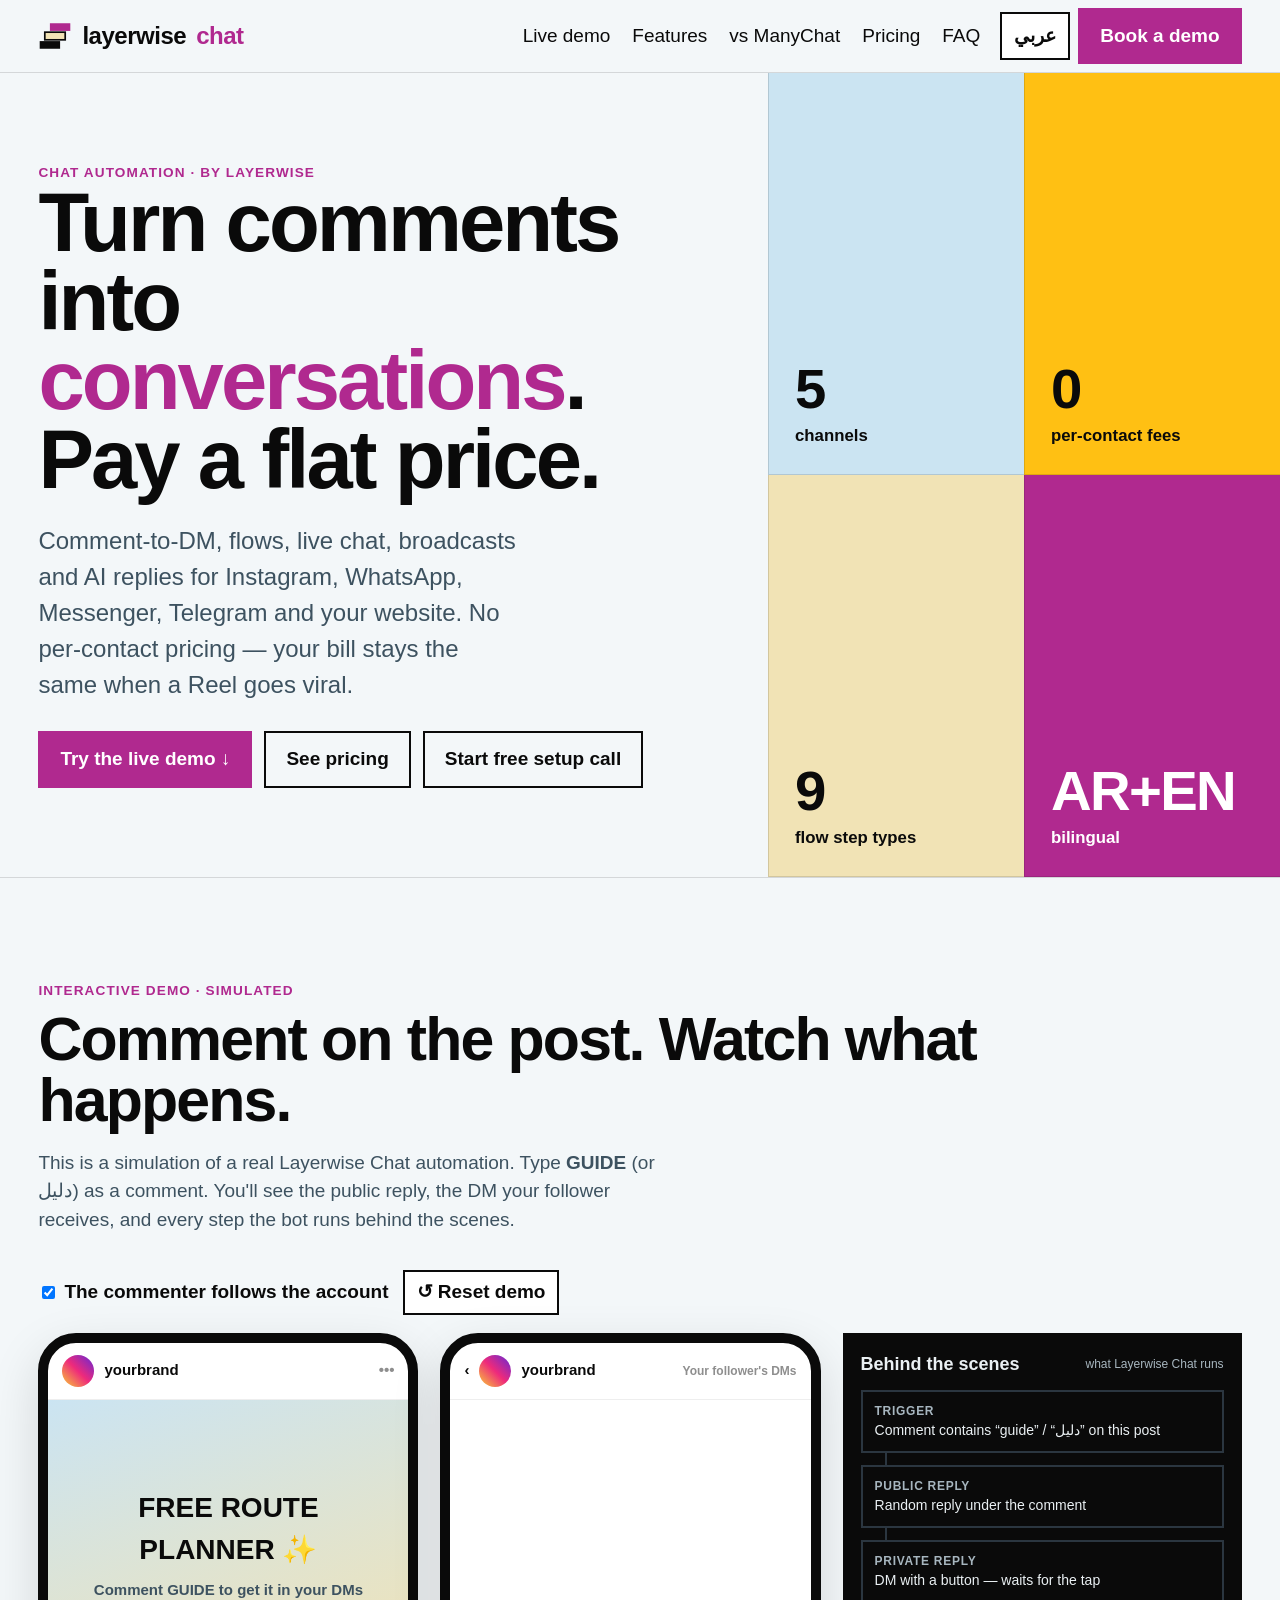
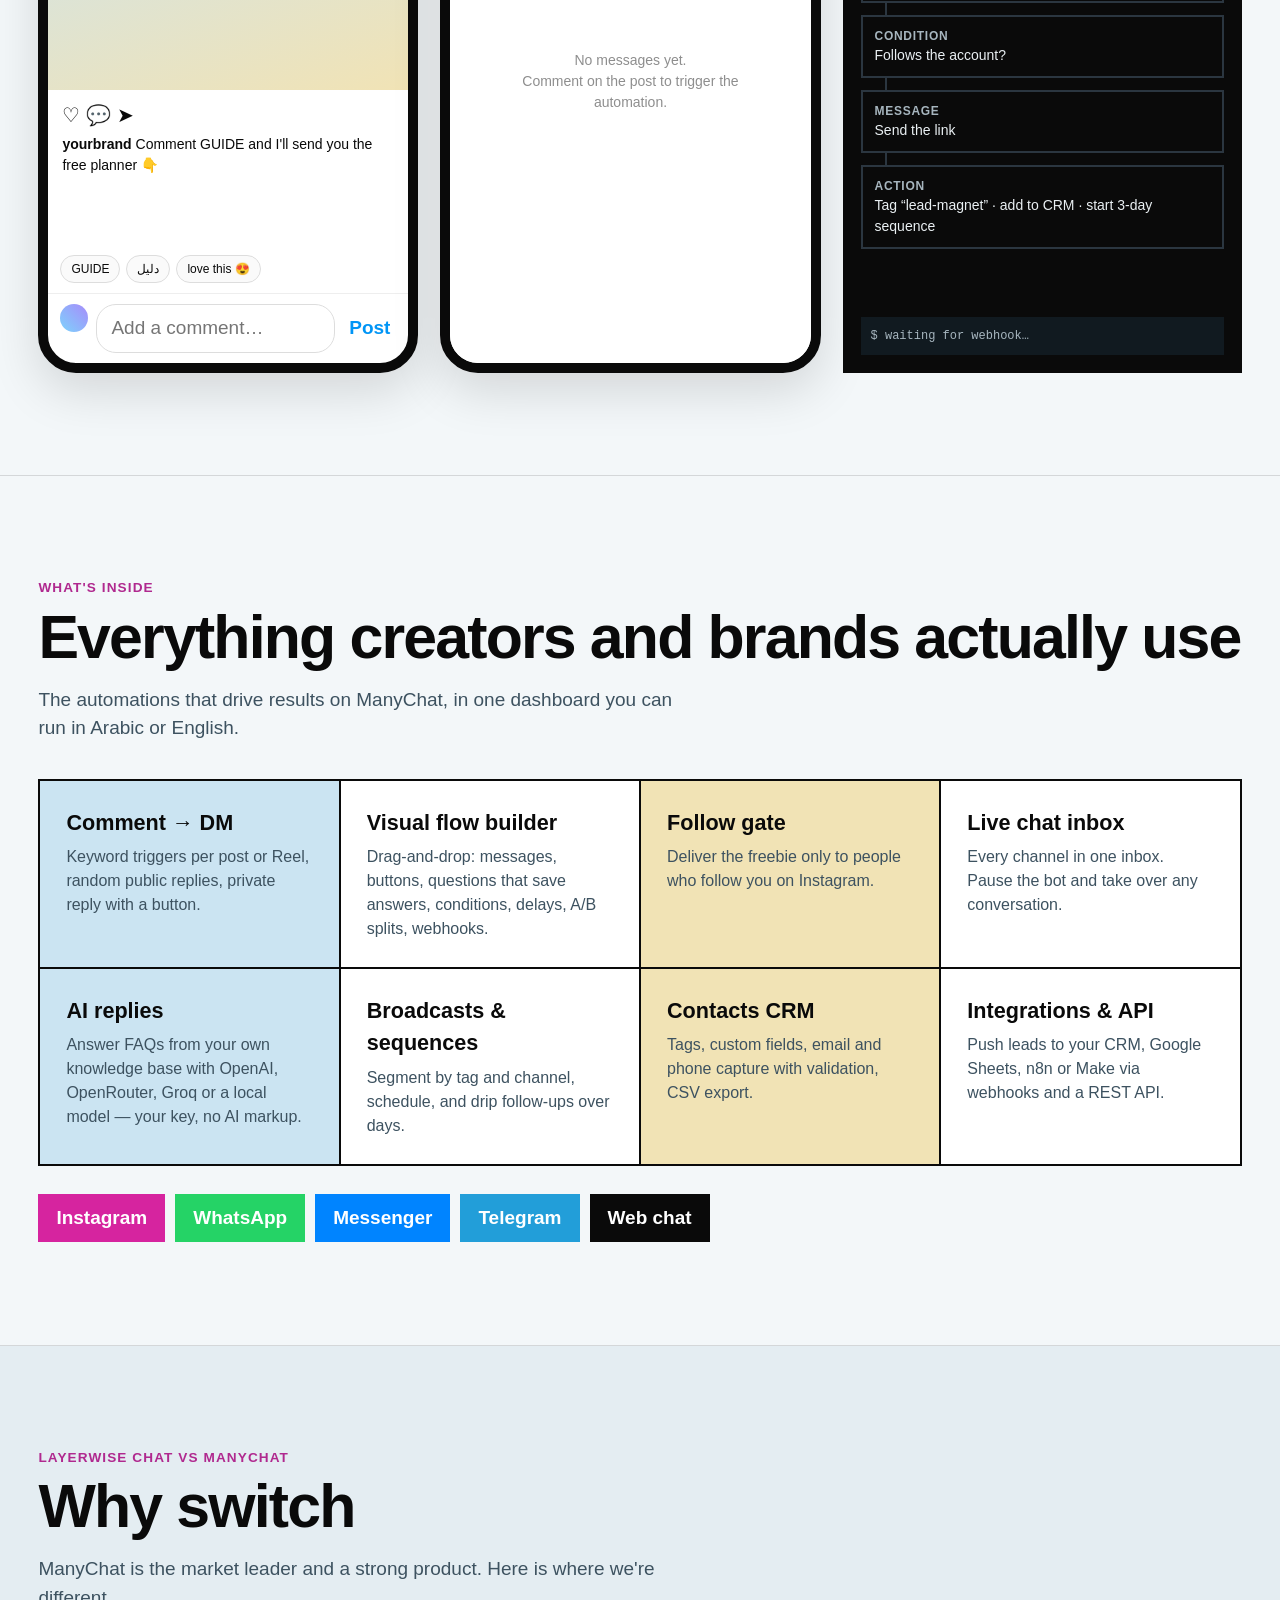
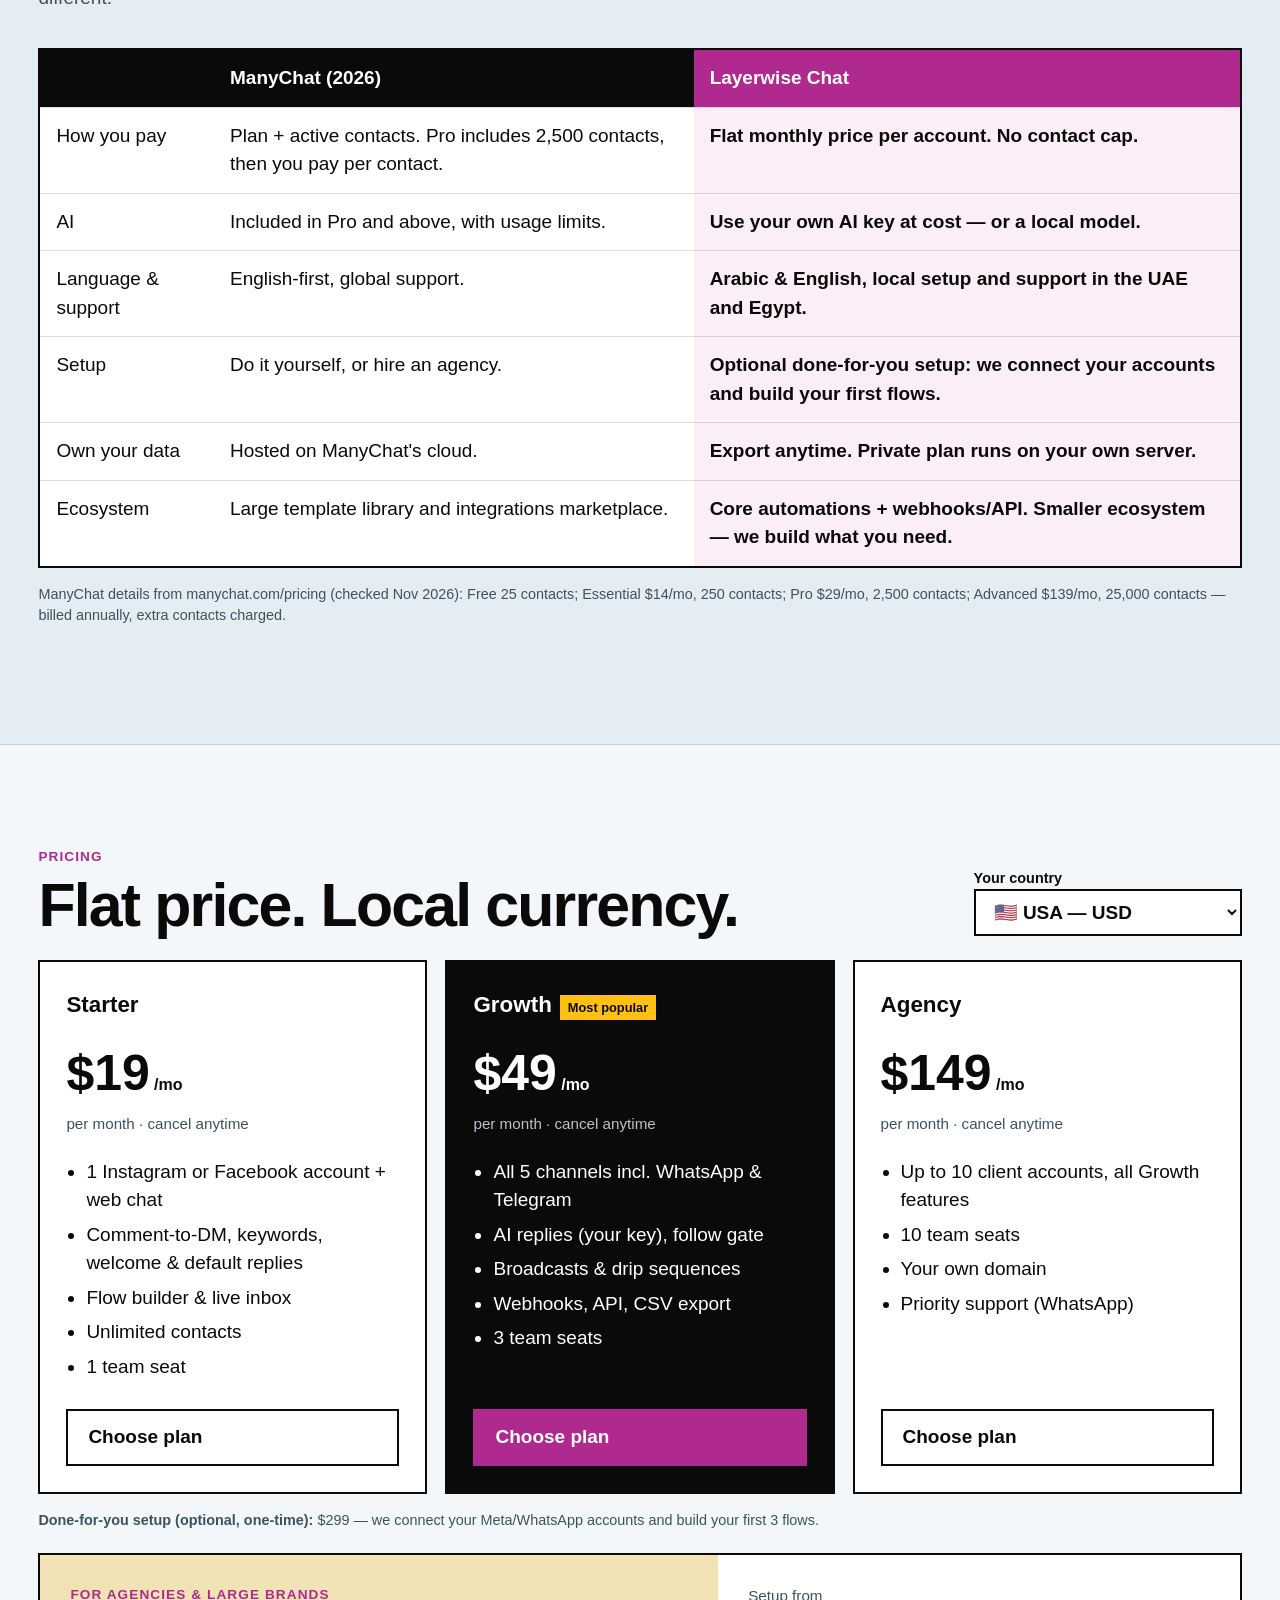
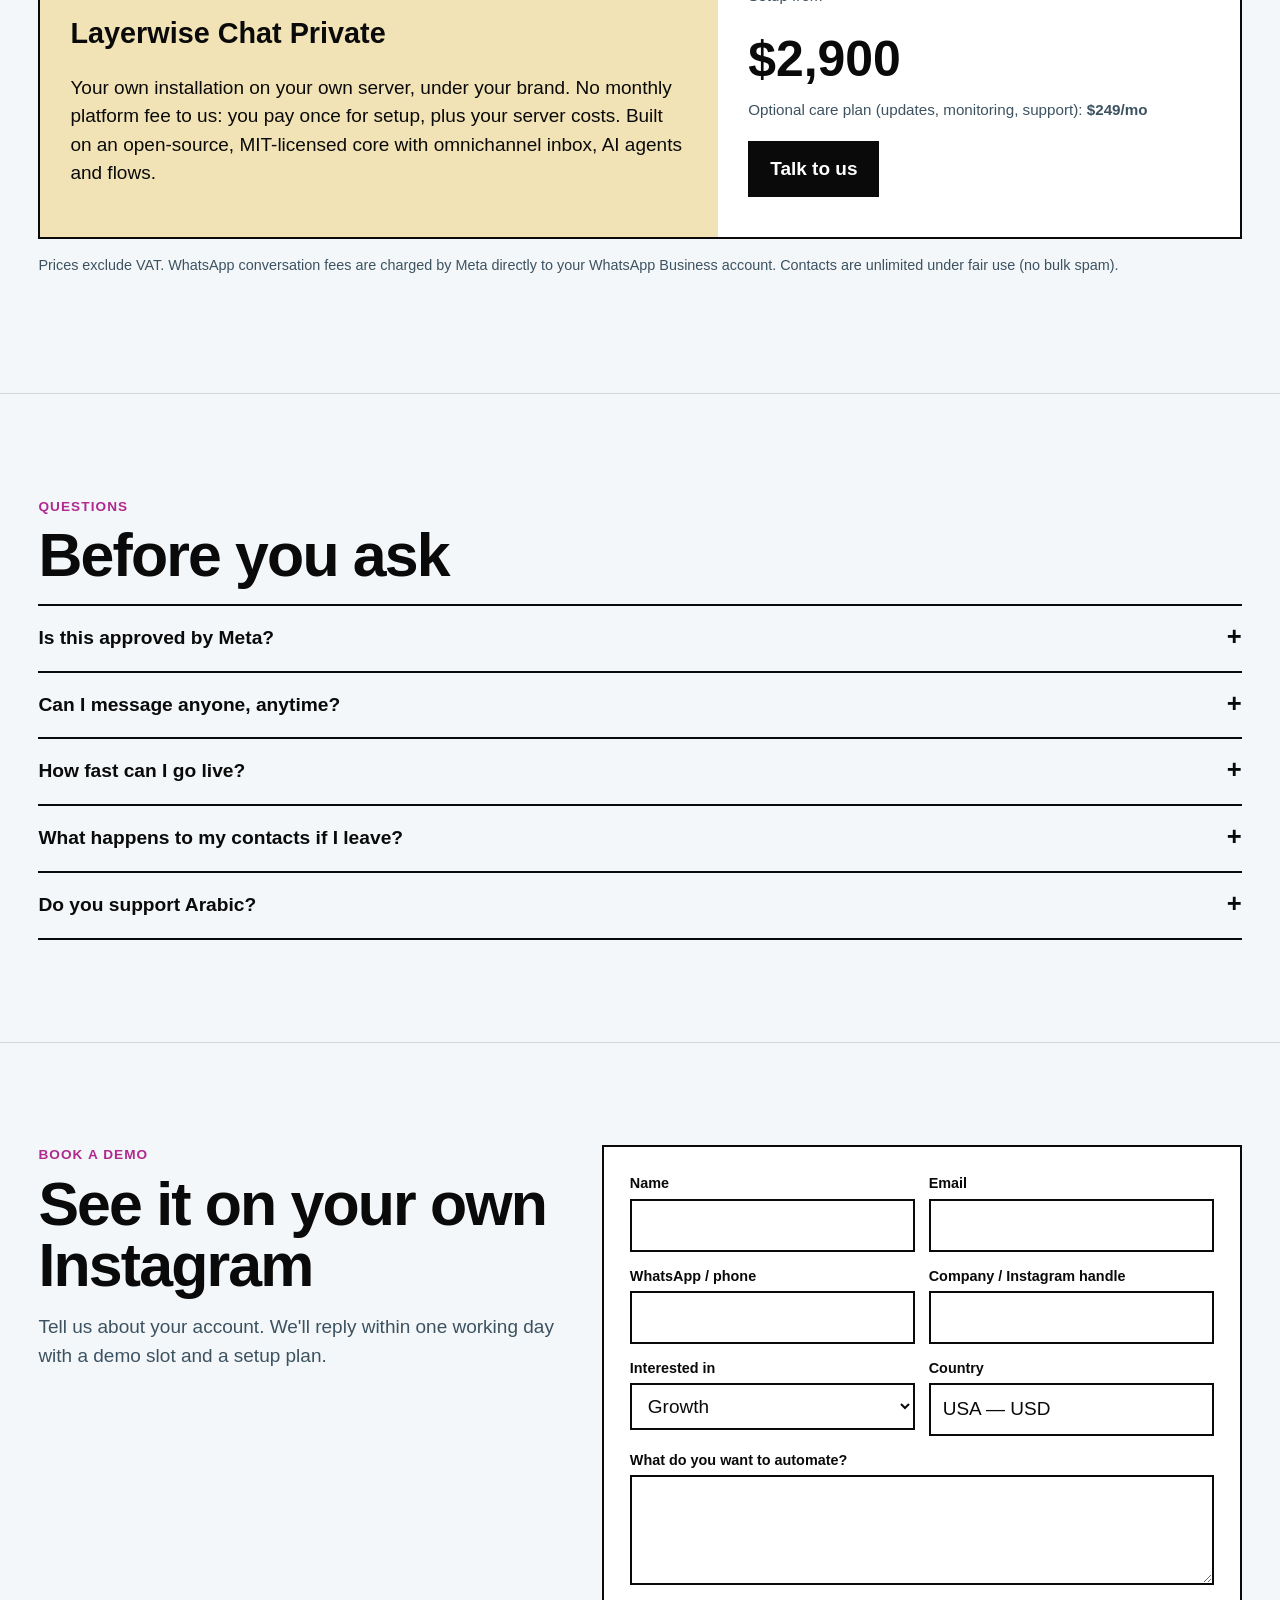
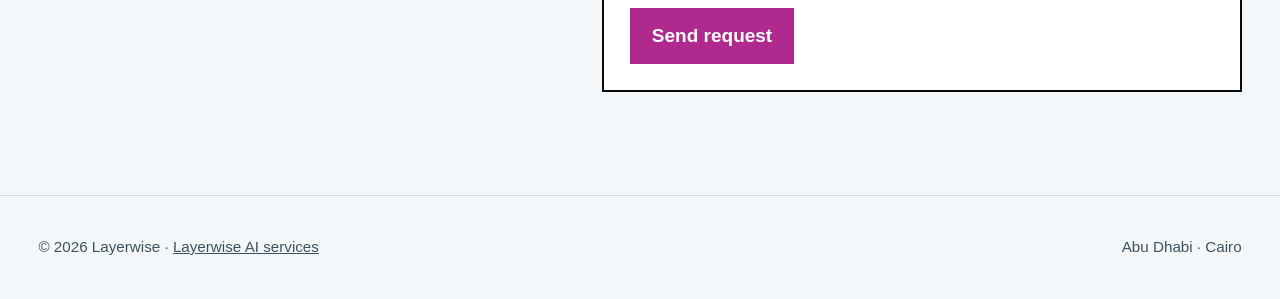
==== chat/index.html @ a54deef8 "Add Layerwise Chat product page (/chat): bilingual AR/EN, interactive comment-to-DM demo, localized " ====
<!doctype html>
<html lang="en" dir="ltr">
<head>
<meta charset="utf-8">
<meta name="viewport" content="width=device-width,initial-scale=1">
<title>Layerwise Chat · Instagram & WhatsApp automation without per-contact pricing</title>
<meta name="description" content="Comment-to-DM, flows, live chat, broadcasts and AI replies for Instagram, WhatsApp, Messenger, Telegram and web chat. Flat price, no contact cap. Arabic and English.">
<meta property="og:title" content="Layerwise Chat — chat automation with a flat price">
<meta property="og:description" content="Comment-to-DM, flows, live chat and AI for Instagram, WhatsApp & more. No per-contact pricing.">
<link rel="icon" href="/favicon.svg">
<link rel="preconnect" href="https://api.fontshare.com">
<link rel="stylesheet" href="https://api.fontshare.com/v2/css?f[]=cabinet-grotesk@400,500,700,800&display=swap">
<link rel="preconnect" href="https://fonts.googleapis.com"><link rel="preconnect" href="https://fonts.gstatic.com" crossorigin>
<link rel="stylesheet" href="https://fonts.googleapis.com/css2?family=IBM+Plex+Sans+Arabic:wght@400;500;700&display=swap">
<style>
:root{--paper:#f3f7f9;--paper-2:#e4edf2;--ink:#0a0a0a;--soft:#3d5260;--sky:#cbe4f2;--sand:#f1e3b5;--sun:#ffc013;--acc:#b0298f;--acc-h:#931f77;--line:#0a0a0a;--ok:#0a7d3b;--m:clamp(16px,3vw,48px);
  --face:"Cabinet Grotesk","Helvetica Neue",Arial,sans-serif;--ar:"IBM Plex Sans Arabic","Cabinet Grotesk",Tahoma,sans-serif}
*{box-sizing:border-box}html{scroll-behavior:smooth}
body{margin:0;background:var(--paper);color:var(--ink);font-family:var(--face);font-size:clamp(1.0625rem,1rem + .25vw,1.1875rem);line-height:1.5}
[dir=rtl] body,[dir=rtl] button,[dir=rtl] input,[dir=rtl] select,[dir=rtl] textarea{font-family:var(--ar)}
a{color:inherit}button,input,select,textarea{font:inherit;color:inherit}
.wrap{max-width:1280px;margin:0 auto;padding:0 var(--m)}
.btn{display:inline-flex;align-items:center;gap:8px;padding:12px 20px;border:2px solid var(--ink);background:transparent;text-decoration:none;font-weight:700;cursor:pointer}
.btn-acc{background:var(--acc);border-color:var(--acc);color:#fff}.btn-acc:hover{background:var(--acc-h)}.btn-ink{background:var(--ink);color:#fff}
/* header */
header{position:sticky;top:0;z-index:20;background:var(--paper);border-bottom:1px solid #0a0a0a22}
header .wrap{display:flex;align-items:center;gap:20px;height:72px}
.word{display:flex;align-items:center;gap:10px;font-weight:800;font-size:24px;text-decoration:none;letter-spacing:-.02em}.word svg{width:34px;height:34px}.word b{color:var(--acc)}
nav.main{display:flex;gap:22px;margin-inline-start:auto}nav.main a{text-decoration:none;font-weight:500}nav.main a:hover{color:var(--acc)}
.hdr-r{display:flex;gap:8px;align-items:center}
.lang{border:2px solid var(--ink);background:#fff;padding:8px 12px;cursor:pointer;font-weight:700}
@media(max-width:900px){nav.main{display:none}.hide-sm{display:none}}
/* hero */
.hero{display:grid;grid-template-columns:minmax(0,1.2fr) minmax(0,.8fr);border-bottom:1px solid #0a0a0a22}
.hero .txt{padding:clamp(40px,7vw,96px) var(--m)}
.hero h1{overflow-wrap:break-word;font-size:clamp(2.6rem,1.2rem + 5vw,5.6rem);line-height:.95;letter-spacing:-.035em;margin:0 0 24px;font-weight:800}
[dir=rtl] .hero h1{letter-spacing:0;line-height:1.15}
.hero h1 em{font-style:normal;color:var(--acc)}
.lead{font-size:clamp(1.2rem,1.1rem + .5vw,1.5rem);color:var(--soft);max-width:36ch}
.hero .ctas{display:flex;gap:12px;flex-wrap:wrap;margin-top:28px}
.blocks{display:grid;grid-template-columns:minmax(0,1fr) minmax(0,1fr);grid-template-rows:1fr 1fr}
.blocks>div{display:flex;flex-direction:column;justify-content:flex-end;padding:26px;font-weight:800;border-inline-start:1px solid #0a0a0a22;border-bottom:1px solid #0a0a0a22}.blocks .l{font-size:1.05rem;font-weight:700;margin-top:6px}
.blocks .n{display:block;font-size:clamp(2.2rem,1.6rem + 2.4vw,4.4rem);line-height:1;letter-spacing:-.03em}
@media(max-width:900px){.hero{grid-template-columns:minmax(0,1fr)}.hero h1{overflow-wrap:break-word;font-size:clamp(2.1rem,9vw,3rem)}.blocks>div{min-height:140px}}
section{padding:clamp(56px,8vw,110px) 0;border-bottom:1px solid #0a0a0a22}
.eyebrow{font-weight:700;text-transform:uppercase;letter-spacing:.08em;font-size:.85rem;color:var(--acc)}
[dir=rtl] .eyebrow{letter-spacing:0}
h2{font-size:clamp(2.1rem,1.4rem + 3vw,3.8rem);line-height:1;letter-spacing:-.03em;margin:8px 0 18px;font-weight:800}
[dir=rtl] h2{letter-spacing:0;line-height:1.2}
.sub{color:var(--soft);max-width:60ch;margin:0 0 36px}
/* demo */
.demo{display:grid;grid-template-columns:minmax(0,1fr) minmax(0,1fr) minmax(0,1.05fr);gap:22px;align-items:start}
@media(max-width:1100px){.demo{grid-template-columns:1fr 1fr}.flowcol{grid-column:1/-1}}
@media(max-width:700px){.demo{grid-template-columns:1fr}}
.phone{background:#fff;border:10px solid var(--ink);border-radius:38px;overflow:hidden;height:640px;display:flex;flex-direction:column;box-shadow:0 18px 50px #0002}
.ph-top{display:flex;align-items:center;gap:10px;padding:12px 14px;border-bottom:1px solid #eee;font-weight:700;font-size:15px}
.av{width:32px;height:32px;border-radius:50%;background:linear-gradient(45deg,#f9ce34,#ee2a7b,#6228d7);flex:none}
.av.u{background:linear-gradient(45deg,#7dd3fc,#a78bfa)}
.post-img{aspect-ratio:1/1;max-height:290px;background:linear-gradient(160deg,var(--sky),var(--sand));display:flex;flex-direction:column;align-items:center;justify-content:center;text-align:center;padding:20px;font-weight:800;font-size:28px;flex:none}
.post-img small{font-size:15px;font-weight:600;color:var(--soft);margin-top:8px}
.acts{display:flex;gap:14px;padding:10px 14px 2px;font-size:20px}
.cap{padding:2px 14px 8px;font-size:14px}
.comments{flex:1;overflow:auto;padding:4px 14px;font-size:14px;display:flex;flex-direction:column;gap:8px}
.cm{display:flex;gap:8px;align-items:flex-start;animation:pop .25s ease}.cm .av{width:24px;height:24px}
.cm.reply{margin-inline-start:30px}.cm b{margin-inline-end:4px}.cm .t{color:#8e8e8e;font-size:12px;display:block}
.cbox{display:flex;gap:8px;padding:10px 12px;border-top:1px solid #eee}
.cbox input{flex:1;border:1px solid #ddd;border-radius:20px;padding:9px 14px;min-width:0}
.cbox button{border:0;background:none;color:#0095f6;font-weight:700;cursor:pointer}
.chips{display:flex;gap:6px;flex-wrap:wrap;padding:0 12px 10px}
.chips button{border:1px solid #ddd;background:#fafafa;border-radius:20px;padding:4px 10px;font-size:12px;cursor:pointer}
.dm{flex:1;overflow:auto;padding:14px;display:flex;flex-direction:column;gap:8px;background:#fff}
.bub{max-width:82%;padding:9px 13px;border-radius:20px;font-size:14px;white-space:pre-wrap;animation:pop .25s ease}
.bub.bot{align-self:flex-start;background:#efefef}.bub.me{align-self:flex-end;background:#3797f0;color:#fff}
.bub .bt{display:block;margin-top:8px;background:#fff;border:1px solid #ddd;border-radius:12px;padding:8px;text-align:center;color:#0095f6;font-weight:700;cursor:pointer;width:100%}
.bub .bt[disabled]{opacity:.5;cursor:default}
.typing{align-self:flex-start;background:#efefef;border-radius:20px;padding:10px 14px;display:flex;gap:4px}
.typing i{width:6px;height:6px;border-radius:50%;background:#999;animation:blink 1s infinite}.typing i:nth-child(2){animation-delay:.2s}.typing i:nth-child(3){animation-delay:.4s}
.empty-dm{margin:auto;text-align:center;color:#8e8e8e;font-size:14px;padding:20px}
@keyframes pop{from{transform:scale(.9);opacity:0}to{transform:none;opacity:1}}
@keyframes blink{50%{opacity:.3}}
.flowcol{background:var(--ink);color:#eaf0f3;padding:18px;min-height:640px;display:flex;flex-direction:column;gap:12px}
.flowcol h3{margin:0;font-size:18px;display:flex;justify-content:space-between;align-items:center}
.flowcol h3 small{font-weight:500;color:#a7b6bf;font-size:12px}
.fnode{border:2px solid #2b3640;padding:10px 12px;position:relative;transition:border-color .3s,background .3s;font-size:14px}
.fnode b{display:block;font-size:12px;text-transform:uppercase;letter-spacing:.06em;color:#a7b6bf}
[dir=rtl] .fnode b{letter-spacing:0}
.fnode.on{border-color:var(--sun);background:#2a2410}.fnode.done{border-color:var(--ok);background:#0f2418}.fnode.fail{border-color:#e5484d;background:#2a1113}
.fnode.done::after{content:"✓";position:absolute;inset-inline-end:10px;top:10px;color:#4ade80;font-weight:800}
.fnode+.fnode::before{content:"";position:absolute;top:-14px;inset-inline-start:22px;width:2px;height:12px;background:#2b3640}
.log{margin-top:auto;font-family:ui-monospace,Menlo,monospace;font-size:12px;color:#a7b6bf;background:#111a20;padding:10px;max-height:150px;overflow:auto;direction:ltr;text-align:left}
.log div{animation:pop .2s}
.opts{display:flex;gap:14px;flex-wrap:wrap;margin-bottom:18px;align-items:center}
.opts label{display:flex;gap:6px;align-items:center;font-weight:600;cursor:pointer}
.reset{border:2px solid var(--ink);background:#fff;padding:6px 12px;cursor:pointer;font-weight:700}
/* features */
.grid{display:grid;grid-template-columns:repeat(auto-fit,minmax(260px,1fr));border-top:2px solid var(--ink);border-inline-start:2px solid var(--ink)}
.cell{border-inline-end:2px solid var(--ink);border-bottom:2px solid var(--ink);padding:26px;background:#fff}
.cell:nth-child(4n+1){background:var(--sky)}.cell:nth-child(4n+3){background:var(--sand)}
.cell h3{margin:0 0 6px;font-size:1.35rem}.cell p{margin:0;color:var(--soft);font-size:1rem}
.chan{display:flex;flex-wrap:wrap;gap:10px;margin-top:28px}.chan span{padding:10px 18px;font-weight:800;color:#fff}
/* compare */
table{width:100%;border-collapse:collapse;background:#fff;border:2px solid var(--ink)}
th,td{padding:14px 16px;border-bottom:1px solid #0a0a0a22;text-align:start;vertical-align:top}
th{background:var(--ink);color:#fff}th.us{background:var(--acc)}td.us{background:#fbeef7;font-weight:600}
.tbl{overflow-x:auto}
/* pricing */
.ptop{display:flex;justify-content:space-between;align-items:flex-end;gap:20px;flex-wrap:wrap;margin-bottom:24px}
.ptop select{border:2px solid var(--ink);padding:10px 14px;background:#fff;font-weight:700}
.plans{display:grid;grid-template-columns:repeat(auto-fit,minmax(250px,1fr));gap:18px}
.plan{border:2px solid var(--ink);background:#fff;padding:26px;display:flex;flex-direction:column}
.plan.hi{background:var(--ink);color:#fff}.plan.hi .muted{color:#b8c3ca}
.plan h3{margin:0;font-size:1.4rem}.price{font-size:clamp(2.4rem,2rem + 1.4vw,3.4rem);font-weight:800;margin:14px 0 2px;direction:ltr;text-align:start}
[dir=rtl] .price{text-align:right}
.price small{font-size:1rem;font-weight:600}.muted{color:var(--soft);font-size:.95rem}
.plan ul{padding-inline-start:20px;margin:16px 0 22px;flex:1}.plan li{margin:6px 0}
.badge{display:inline-block;background:var(--sun);color:var(--ink);font-size:.8rem;font-weight:800;padding:3px 8px;margin-inline-start:8px}
.private{margin-top:22px;display:grid;grid-template-columns:1.3fr 1fr;border:2px solid var(--ink)}
.private>div{padding:30px}.private>div:first-child{background:var(--sand)}.private>div:last-child{background:#fff}
@media(max-width:800px){.private{grid-template-columns:1fr}}
.note{font-size:.9rem;color:var(--soft);margin-top:16px}
/* faq */
details.q{border-top:2px solid var(--ink);padding:18px 0}details.q:last-child{border-bottom:2px solid var(--ink)}
details.q summary{font-weight:800;font-size:1.2rem;cursor:pointer;list-style:none}details.q summary::-webkit-details-marker{display:none}
details.q summary::after{content:"+";float:right;font-size:1.6rem;line-height:1}[dir=rtl] details.q summary::after{float:left}
details.q[open] summary::after{content:"–"}details.q p{color:var(--soft);margin:10px 0 0;max-width:75ch}
/* contact */
.contact{display:grid;grid-template-columns:.9fr 1.1fr;gap:40px}@media(max-width:900px){.contact{grid-template-columns:1fr}}
form.cf{position:relative;background:#fff;border:2px solid var(--ink);padding:26px;display:grid;grid-template-columns:1fr 1fr;gap:14px}
form.cf .full{grid-column:1/-1}form.cf label{font-weight:700;font-size:.9rem;display:block;margin-bottom:4px}
form.cf input,form.cf select,form.cf textarea{width:100%;border:2px solid var(--ink);padding:10px 12px;background:#fff}
form.cf textarea{min-height:110px;resize:vertical}
.hp{position:absolute;inset-inline-start:0;bottom:0;width:1px;height:1px;padding:0;border:0;opacity:0;pointer-events:none;overflow:hidden;clip-path:inset(50%)}
.status{font-weight:700}.status.ok{color:var(--ok)}.status.err{color:#c62828}
@media(max-width:600px){form.cf{grid-template-columns:1fr}}
footer{padding:40px 0;color:var(--soft);font-size:.95rem}footer .wrap{display:flex;justify-content:space-between;gap:20px;flex-wrap:wrap}
:focus-visible{outline:3px solid var(--acc);outline-offset:2px}
</style>
</head>
<body>
<header>
  <div class="wrap">
    <a class="word" dir="ltr" href="/chat/" aria-label="Layerwise Chat home"><svg viewBox="0 0 40 40" aria-hidden="true"><rect x="2" y="26" width="24" height="9" fill="currentColor"/><rect x="8" y="15.5" width="24" height="9" fill="var(--sand)" stroke="currentColor" stroke-width="2"/><rect x="14" y="5" width="24" height="9" fill="var(--acc)"/></svg>layerwise <b>chat</b></a>
    <nav class="main" aria-label="Main"><a href="#demo" data-i="nav_demo">Live demo</a><a href="#features" data-i="nav_feat">Features</a><a href="#compare" data-i="nav_cmp">vs ManyChat</a><a href="#pricing" data-i="nav_price">Pricing</a><a href="#faq" data-i="nav_faq">FAQ</a></nav>
    <div class="hdr-r"><button class="lang" id="langBtn" type="button" aria-label="Switch language">عربي</button><a class="btn btn-acc hide-sm" href="#contact" data-i="cta_demo">Book a demo</a></div>
  </div>
</header>

<main>
<div class="hero">
  <div class="txt">
    <div class="eyebrow" data-i="hero_eye">Chat automation · by Layerwise</div>
    <h1 data-i="hero_h">Turn comments into <em>conversations</em>. Pay a flat price.</h1>
    <p class="lead" data-i="hero_p">Comment-to-DM, flows, live chat, broadcasts and AI replies for Instagram, WhatsApp, Messenger, Telegram and your website. No per-contact pricing — your bill stays the same when a Reel goes viral.</p>
    <div class="ctas"><a class="btn btn-acc" href="#demo" data-i="hero_try">Try the live demo ↓</a><a class="btn" href="#pricing" data-i="hero_price">See pricing</a><a class="btn" id="signupBtn" href="#contact" data-i="hero_signup">Start free setup call</a></div>
  </div>
  <div class="blocks" aria-hidden="true">
    <div style="background:var(--sky)"><span class="n">5</span><span class="l" data-i="b_ch">channels</span></div>
    <div style="background:var(--sun)"><span class="n">0</span><span class="l" data-i="b_fee">per-contact fees</span></div>
    <div style="background:var(--sand)"><span class="n">9</span><span class="l" data-i="b_steps">flow step types</span></div>
    <div style="background:var(--acc);color:#fff"><span class="n" dir="ltr">AR+EN</span><span class="l" data-i="b_lang">bilingual</span></div>
  </div>
</div>

<!-- DEMO -->
<section id="demo"><div class="wrap">
  <div class="eyebrow" data-i="demo_eye">Interactive demo · simulated</div>
  <h2 data-i="demo_h">Comment on the post. Watch what happens.</h2>
  <p class="sub" data-i="demo_p">This is a simulation of a real Layerwise Chat automation. Type <b>GUIDE</b> (or دليل) as a comment. You'll see the public reply, the DM your follower receives, and every step the bot runs behind the scenes.</p>
  <div class="opts"><label><input type="checkbox" id="follows" checked> <span data-i="opt_follow">The commenter follows the account</span></label><button class="reset" id="resetBtn" type="button" data-i="opt_reset">↺ Reset demo</button></div>
  <div class="demo">
    <div class="phone" aria-label="Instagram post simulation">
      <div class="ph-top"><div class="av"></div><span>yourbrand</span><span style="margin-inline-start:auto;color:#8e8e8e">•••</span></div>
      <div class="post-img"><span data-i="post_title">FREE ROUTE PLANNER ✨</span><small data-i="post_sub">Comment GUIDE to get it in your DMs</small></div>
      <div class="acts" aria-hidden="true">♡ 💬 ➤</div>
      <div class="cap"><b>yourbrand</b> <span data-i="post_cap">Comment GUIDE and I'll send you the free planner 👇</span></div>
      <div class="comments" id="comments" aria-live="polite"></div>
      <div class="chips"><button type="button" data-c="GUIDE">GUIDE</button><button type="button" data-c="دليل">دليل</button><button type="button" data-c="love this 😍">love this 😍</button></div>
      <form class="cbox" id="cform"><div class="av u" style="width:28px;height:28px"></div><input id="cinput" maxlength="120" autocomplete="off" placeholder="Add a comment…" data-ph="ph_comment" aria-label="Comment"><button data-i="post_btn">Post</button></form>
    </div>
    <div class="phone" aria-label="Direct messages simulation">
      <div class="ph-top"><span>‹</span><div class="av"></div><span>yourbrand</span><span style="margin-inline-start:auto;font-size:12px;color:#8e8e8e" data-i="dm_label">Your follower's DMs</span></div>
      <div class="dm" id="dm" aria-live="polite"><div class="empty-dm" id="dmEmpty" data-i="dm_empty">No messages yet.<br>Comment on the post to trigger the automation.</div></div>
    </div>
    <div class="flowcol" aria-label="Behind the scenes">
      <h3><span data-i="bts">Behind the scenes</span><small data-i="bts_sub">what Layerwise Chat runs</small></h3>
      <div class="fnode" data-n="trigger"><b data-i="n1b">Trigger</b><span data-i="n1">Comment contains “guide” / “دليل” on this post</span></div>
      <div class="fnode" data-n="reply"><b data-i="n2b">Public reply</b><span data-i="n2">Random reply under the comment</span></div>
      <div class="fnode" data-n="dm"><b data-i="n3b">Private reply</b><span data-i="n3">DM with a button — waits for the tap</span></div>
      <div class="fnode" data-n="gate"><b data-i="n4b">Condition</b><span data-i="n4">Follows the account?</span></div>
      <div class="fnode" data-n="link"><b data-i="n5b">Message</b><span data-i="n5">Send the link</span></div>
      <div class="fnode" data-n="tag"><b data-i="n6b">Action</b><span data-i="n6">Tag “lead-magnet” · add to CRM · start 3-day sequence</span></div>
      <div class="log" id="log" aria-live="polite"><div>$ waiting for webhook…</div></div>
    </div>
  </div>
</div></section>

<!-- FEATURES -->
<section id="features"><div class="wrap">
  <div class="eyebrow" data-i="f_eye">What's inside</div>
  <h2 data-i="f_h">Everything creators and brands actually use</h2>
  <p class="sub" data-i="f_p">The automations that drive results on ManyChat, in one dashboard you can run in Arabic or English.</p>
  <div class="grid">
    <div class="cell"><h3 data-i="f1h">Comment → DM</h3><p data-i="f1p">Keyword triggers per post or Reel, random public replies, private reply with a button.</p></div>
    <div class="cell"><h3 data-i="f2h">Visual flow builder</h3><p data-i="f2p">Drag-and-drop: messages, buttons, questions that save answers, conditions, delays, A/B splits, webhooks.</p></div>
    <div class="cell"><h3 data-i="f3h">Follow gate</h3><p data-i="f3p">Deliver the freebie only to people who follow you on Instagram.</p></div>
    <div class="cell"><h3 data-i="f4h">Live chat inbox</h3><p data-i="f4p">Every channel in one inbox. Pause the bot and take over any conversation.</p></div>
    <div class="cell"><h3 data-i="f5h">AI replies</h3><p data-i="f5p">Answer FAQs from your own knowledge base with OpenAI, OpenRouter, Groq or a local model — your key, no AI markup.</p></div>
    <div class="cell"><h3 data-i="f6h">Broadcasts & sequences</h3><p data-i="f6p">Segment by tag and channel, schedule, and drip follow-ups over days.</p></div>
    <div class="cell"><h3 data-i="f7h">Contacts CRM</h3><p data-i="f7p">Tags, custom fields, email and phone capture with validation, CSV export.</p></div>
    <div class="cell"><h3 data-i="f8h">Integrations & API</h3><p data-i="f8p">Push leads to your CRM, Google Sheets, n8n or Make via webhooks and a REST API.</p></div>
  </div>
  <div class="chan"><span style="background:#d6249f">Instagram</span><span style="background:#25d366">WhatsApp</span><span style="background:#0084ff">Messenger</span><span style="background:#229ed9">Telegram</span><span style="background:var(--ink)" data-i="webchat">Web chat</span></div>
</div></section>

<!-- COMPARE -->
<section id="compare" style="background:var(--paper-2)"><div class="wrap">
  <div class="eyebrow" data-i="c_eye">Layerwise Chat vs ManyChat</div>
  <h2 data-i="c_h">Why switch</h2>
  <p class="sub" data-i="c_p">ManyChat is the market leader and a strong product. Here is where we're different.</p>
  <div class="tbl"><table>
    <thead><tr><th></th><th>ManyChat (2026)</th><th class="us">Layerwise Chat</th></tr></thead>
    <tbody>
      <tr><td data-i="r1">How you pay</td><td data-i="r1a">Plan + active contacts. Pro includes 2,500 contacts, then you pay per contact.</td><td class="us" data-i="r1b">Flat monthly price per account. No contact cap.</td></tr>
      <tr><td data-i="r2">AI</td><td data-i="r2a">Included in Pro and above, with usage limits.</td><td class="us" data-i="r2b">Use your own AI key at cost — or a local model.</td></tr>
      <tr><td data-i="r3">Language & support</td><td data-i="r3a">English-first, global support.</td><td class="us" data-i="r3b">Arabic & English, local setup and support in the UAE and Egypt.</td></tr>
      <tr><td data-i="r4">Setup</td><td data-i="r4a">Do it yourself, or hire an agency.</td><td class="us" data-i="r4b">Optional done-for-you setup: we connect your accounts and build your first flows.</td></tr>
      <tr><td data-i="r5">Own your data</td><td data-i="r5a">Hosted on ManyChat's cloud.</td><td class="us" data-i="r5b">Export anytime. Private plan runs on your own server.</td></tr>
      <tr><td data-i="r6">Ecosystem</td><td data-i="r6a">Large template library and integrations marketplace.</td><td class="us" data-i="r6b">Core automations + webhooks/API. Smaller ecosystem — we build what you need.</td></tr>
    </tbody>
  </table></div>
  <p class="note" data-i="c_src">ManyChat details from manychat.com/pricing (checked Nov 2026): Free 25 contacts; Essential $14/mo, 250 contacts; Pro $29/mo, 2,500 contacts; Advanced $139/mo, 25,000 contacts — billed annually, extra contacts charged.</p>
</div></section>

<!-- PRICING -->
<section id="pricing"><div class="wrap">
  <div class="ptop"><div><div class="eyebrow" data-i="p_eye">Pricing</div><h2 data-i="p_h" style="margin-bottom:0">Flat price. Local currency.</h2></div>
    <label><span data-i="p_country" style="display:block;font-weight:700;font-size:.9rem">Your country</span>
      <select id="market" aria-label="Country">
        <option value="AE">🇦🇪 UAE — AED</option><option value="SA">🇸🇦 Saudi Arabia — SAR</option><option value="QA">🇶🇦 Qatar — QAR</option><option value="KW">🇰🇼 Kuwait — KWD</option>
        <option value="EG">🇪🇬 Egypt — EGP</option><option value="US">🇺🇸 USA — USD</option><option value="EU">🇪🇺 Europe — EUR</option><option value="GB">🇬🇧 UK — GBP</option>
      </select></label></div>
  <div class="plans">
    <div class="plan"><h3 data-i="pl1">Starter</h3><div class="price" data-p="starter"></div><div class="muted" data-i="permo">per month · cancel anytime</div>
      <ul><li data-i="pl1a">1 Instagram or Facebook account + web chat</li><li data-i="pl1b">Comment-to-DM, keywords, welcome & default replies</li><li data-i="pl1c">Flow builder & live inbox</li><li data-i="pl1d">Unlimited contacts</li><li data-i="pl1e">1 team seat</li></ul>
      <a class="btn" href="#contact" data-plan="Starter" data-i="choose">Choose plan</a></div>
    <div class="plan hi"><h3><span data-i="pl2">Growth</span><span class="badge" data-i="pop">Most popular</span></h3><div class="price" data-p="growth"></div><div class="muted" data-i="permo">per month · cancel anytime</div>
      <ul><li data-i="pl2a">All 5 channels incl. WhatsApp & Telegram</li><li data-i="pl2b">AI replies (your key), follow gate</li><li data-i="pl2c">Broadcasts & drip sequences</li><li data-i="pl2d">Webhooks, API, CSV export</li><li data-i="pl2e">3 team seats</li></ul>
      <a class="btn btn-acc" href="#contact" data-plan="Growth" data-i="choose">Choose plan</a></div>
    <div class="plan"><h3 data-i="pl3">Agency</h3><div class="price" data-p="agency"></div><div class="muted" data-i="permo">per month · cancel anytime</div>
      <ul><li data-i="pl3a">Up to 10 client accounts, all Growth features</li><li data-i="pl3b">10 team seats</li><li data-i="pl3c">Your own domain</li><li data-i="pl3d">Priority support (WhatsApp)</li></ul>
      <a class="btn" href="#contact" data-plan="Agency" data-i="choose">Choose plan</a></div>
  </div>
  <p class="note"><b data-i="setup_l">Done-for-you setup (optional, one-time):</b> <span data-p="setup"></span> — <span data-i="setup_d">we connect your Meta/WhatsApp accounts and build your first 3 flows.</span></p>
  <div class="private">
    <div><div class="eyebrow" data-i="pv_eye">For agencies & large brands</div><h3 style="font-size:1.8rem;margin:6px 0 10px" data-i="pv_h">Layerwise Chat Private</h3>
      <p data-i="pv_p">Your own installation on your own server, under your brand. No monthly platform fee to us: you pay once for setup, plus your server costs. Built on an open-source, MIT-licensed core with omnichannel inbox, AI agents and flows.</p></div>
    <div><div class="muted" data-i="pv_from">Setup from</div><div class="price" data-p="private"></div>
      <div class="muted"><span data-i="pv_care">Optional care plan (updates, monitoring, support):</span> <b data-p="care" data-suffix="mo"></b></div>
      <p></p><a class="btn btn-ink" href="#contact" data-plan="Private" data-i="pv_cta">Talk to us</a></div>
  </div>
  <p class="note" data-i="p_note">Prices exclude VAT. WhatsApp conversation fees are charged by Meta directly to your WhatsApp Business account. Contacts are unlimited under fair use (no bulk spam).</p>
</div></section>

<!-- FAQ -->
<section id="faq"><div class="wrap">
  <div class="eyebrow" data-i="q_eye">Questions</div><h2 data-i="q_h">Before you ask</h2>
  <details class="q"><summary data-i="q1">Is this approved by Meta?</summary><p data-i="a1">Layerwise Chat uses Meta's official Instagram, Messenger and WhatsApp Cloud APIs — no passwords, no scraping. Your account must be an Instagram Professional account (Business or Creator).</p></details>
  <details class="q"><summary data-i="q2">Can I message anyone, anytime?</summary><p data-i="a2">No tool can. Meta allows free-form messages within 24 hours of a person's last message. Broadcasts automatically skip people outside that window. WhatsApp messages outside the window need approved templates.</p></details>
  <details class="q"><summary data-i="q3">How fast can I go live?</summary><p data-i="a3">Web chat and Telegram: same day. Instagram and Messenger: usually 1–3 days. WhatsApp depends on Meta's business verification.</p></details>
  <details class="q"><summary data-i="q4">What happens to my contacts if I leave?</summary><p data-i="a4">You export them as CSV at any time. They're your contacts.</p></details>
  <details class="q"><summary data-i="q5">Do you support Arabic?</summary><p data-i="a5">Yes — flows, keyword matching (Arabic and English keywords on the same trigger), AI replies and the web chat widget all work in Arabic.</p></details>
</div></section>

<!-- CONTACT -->
<section id="contact"><div class="wrap contact">
  <div><div class="eyebrow" data-i="ct_eye">Book a demo</div><h2 data-i="ct_h">See it on your own Instagram</h2>
    <p class="sub" data-i="ct_p">Tell us about your account. We'll reply within one working day with a demo slot and a setup plan.</p></div>
  <form class="cf" id="cf" novalidate>
    <div><label for="f_name" data-i="l_name">Name</label><input id="f_name" name="name" required autocomplete="name"></div>
    <div><label for="f_email" data-i="l_email">Email</label><input id="f_email" name="email" type="email" required autocomplete="email"></div>
    <div><label for="f_phone" data-i="l_phone">WhatsApp / phone</label><input id="f_phone" name="phone" type="tel" autocomplete="tel"></div>
    <div><label for="f_company" data-i="l_company">Company / Instagram handle</label><input id="f_company" name="company"></div>
    <div><label for="f_plan" data-i="l_plan">Interested in</label><select id="f_plan" name="plan"><option>Starter</option><option selected>Growth</option><option>Agency</option><option>Private</option><option data-i="o_unsure">Not sure yet</option></select></div>
    <div><label for="f_country" data-i="l_country">Country</label><input id="f_country" name="country" readonly></div>
    <div class="full"><label for="f_msg" data-i="l_msg">What do you want to automate?</label><textarea id="f_msg" name="message"></textarea></div>
    <input class="hp" type="text" name="_honey" tabindex="-1" autocomplete="off" aria-hidden="true">
    <div class="full" style="display:flex;gap:14px;align-items:center;flex-wrap:wrap"><button class="btn btn-acc" type="submit" data-i="send">Send request</button><span class="status" id="status" role="status"></span></div>
  </form>
</div></section>
</main>

<footer><div class="wrap"><span>© <span id="yr"></span> Layerwise · <a href="/" data-i="ft_main">Layerwise AI services</a></span><span data-i="ft_r">Abu Dhabi · Cairo</span></div></footer>

<script>
// ---------- config ----------
const CONTACT_ENDPOINT = 'https://formsubmit.co/ajax/amrsamiredris@gmail.com'; // swap for the platform's /api/leads when live
const APP_SIGNUP_URL = ''; // set to the platform sign-up URL (e.g. https://app.layerwise.ai/signup) to send sign-ups straight in
const PRICES = {"AE":{"c":"AED","s":"AED ","starter":69,"growth":179,"agency":549,"setup":1099,"private":10500,"care":899},"SA":{"c":"SAR","s":"SAR ","starter":69,"growth":179,"agency":549,"setup":1099,"private":10900,"care":929},"QA":{"c":"QAR","s":"QAR ","starter":69,"growth":179,"agency":549,"setup":1099,"private":10500,"care":899},"KW":{"c":"KWD","s":"KWD ","starter":5.9,"growth":14.9,"agency":45,"setup":89,"private":890,"care":75},"EG":{"c":"EGP","s":"EGP ","starter":449,"growth":1199,"agency":3699,"setup":6999,"private":69000,"care":5999},"US":{"c":"USD","s":"$","starter":19,"growth":49,"agency":149,"setup":299,"private":2900,"care":249},"EU":{"c":"EUR","s":"€","starter":18,"growth":45,"agency":139,"setup":279,"private":2700,"care":229},"GB":{"c":"GBP","s":"£","starter":15,"growth":39,"agency":119,"setup":239,"private":2300,"care":199}};
const AR_CUR = {AED:'د.إ ',SAR:'ر.س ',QAR:'ر.ق ',KWD:'د.ك ',EGP:'ج.م '};

// ---------- Arabic copy (English lives in the HTML) ----------
const AR = {
 nav_demo:'جرّب العرض',nav_feat:'المزايا',nav_cmp:'مقارنة بـ ManyChat',nav_price:'الأسعار',nav_faq:'أسئلة',cta_demo:'احجز عرضاً',
 hero_eye:'أتمتة المحادثات · من Layerwise',hero_h:'حوّل التعليقات إلى <em>محادثات</em>. بسعر ثابت.',
 hero_p:'رسائل تلقائية من التعليقات، مسارات محادثة، دردشة مباشرة، رسائل جماعية وردود ذكاء اصطناعي لإنستغرام وواتساب وماسنجر وتيليجرام وموقعك. بدون تسعير لكل جهة اتصال — فاتورتك لا تتغير عندما ينتشر الريل.',
 hero_try:'جرّب العرض التفاعلي ↓',hero_price:'شاهد الأسعار',hero_signup:'احجز مكالمة إعداد مجانية',b_ch:'قنوات',b_fee:'رسوم لكل جهة اتصال',b_steps:'أنواع خطوات',b_lang:'ثنائي اللغة',
 demo_eye:'عرض تفاعلي · محاكاة',demo_h:'علّق على المنشور. وشاهد ما يحدث.',
 demo_p:'هذه محاكاة لأتمتة حقيقية في Layerwise Chat. اكتب <b>دليل</b> (أو GUIDE) كتعليق، وسترى الرد العام، والرسالة الخاصة التي تصل لمتابعك، وكل خطوة ينفذها البوت خلف الكواليس.',
 opt_follow:'المعلِّق يتابع الحساب',opt_reset:'↺ إعادة العرض',post_title:'مخطط الرحلات المجاني ✨',post_sub:'علّق «دليل» لتصلك في الرسائل',post_cap:'علّق «دليل» وسأرسل لك المخطط مجاناً 👇',ph_comment:'أضف تعليقاً…',post_btn:'نشر',
 dm_label:'رسائل متابعك',dm_empty:'لا توجد رسائل بعد.<br>علّق على المنشور لتشغيل الأتمتة.',bts:'خلف الكواليس',bts_sub:'ما ينفذه Layerwise Chat',
 n1b:'المُحفِّز',n1:'التعليق يحتوي «دليل» / «guide» على هذا المنشور',n2b:'رد عام',n2:'رد عشوائي تحت التعليق',n3b:'رد خاص',n3:'رسالة بزر — تنتظر الضغط',n4b:'شرط',n4:'هل يتابع الحساب؟',n5b:'رسالة',n5:'إرسال الرابط',n6b:'إجراء',n6:'وسم «lead-magnet» · إضافة للعملاء · بدء تسلسل 3 أيام',
 f_eye:'ماذا بالداخل',f_h:'كل ما يستخدمه صناع المحتوى والعلامات فعلاً',f_p:'الأتمتة التي تحقق النتائج على ManyChat، في لوحة واحدة بالعربية أو الإنجليزية.',
 f1h:'تعليق ← رسالة',f1p:'كلمات مفتاحية لكل منشور أو ريل، ردود عامة عشوائية، ورد خاص بزر.',f2h:'منشئ مسارات مرئي',f2p:'سحب وإفلات: رسائل، أزرار، أسئلة تحفظ الإجابات، شروط، تأخير، اختبار A/B، ويب هوك.',
 f3h:'شرط المتابعة',f3p:'سلّم الهدية فقط لمن يتابعك على إنستغرام.',f4h:'صندوق دردشة مباشر',f4p:'كل القنوات في صندوق واحد. أوقف البوت وتولَّ أي محادثة.',
 f5h:'ردود ذكاء اصطناعي',f5p:'أجب عن الأسئلة من قاعدة معرفتك عبر OpenAI أو OpenRouter أو Groq أو نموذج محلي — بمفتاحك، بدون هامش.',f6h:'رسائل جماعية وتسلسلات',f6p:'قسّم حسب الوسوم والقناة، جدول الإرسال، وتابع العملاء على أيام.',
 f7h:'قاعدة عملاء',f7p:'وسوم، حقول مخصصة، جمع البريد والهاتف مع التحقق، وتصدير CSV.',f8h:'تكاملات و API',f8p:'أرسل العملاء المحتملين إلى CRM أو Google Sheets أو n8n أو Make عبر ويب هوك و REST API.',webchat:'دردشة الموقع',
 c_eye:'Layerwise Chat مقابل ManyChat',c_h:'لماذا تنتقل',c_p:'ManyChat منتج قوي ورائد في السوق. هنا نختلف:',
 r1:'طريقة الدفع',r1a:'خطة + جهات اتصال نشطة. Pro تشمل 2,500 جهة ثم تدفع لكل جهة.',r1b:'سعر شهري ثابت لكل حساب. بلا حد لجهات الاتصال.',
 r2:'الذكاء الاصطناعي',r2a:'ضمن Pro وما فوق، مع حدود استخدام.',r2b:'استخدم مفتاحك بسعر التكلفة — أو نموذجاً محلياً.',
 r3:'اللغة والدعم',r3a:'الإنجليزية أولاً، دعم عالمي.',r3b:'عربي وإنجليزي، إعداد ودعم محلي في الإمارات ومصر.',
 r4:'الإعداد',r4a:'بنفسك، أو عبر وكالة.',r4b:'إعداد اختياري كامل: نربط حساباتك ونبني أول المسارات.',
 r5:'ملكية البيانات',r5a:'على سحابة ManyChat.',r5b:'صدّر في أي وقت. خطة Private تعمل على خادمك.',
 r6:'المنظومة',r6a:'مكتبة قوالب وسوق تكاملات كبيرة.',r6b:'الأتمتة الأساسية + ويب هوك/API. منظومة أصغر — ونبني ما تحتاجه.',
 c_src:'بيانات ManyChat من manychat.com/pricing (نوفمبر 2026): المجانية 25 جهة؛ Essential ‏14$ شهرياً 250 جهة؛ Pro ‏29$ شهرياً 2,500 جهة؛ Advanced ‏139$ شهرياً 25,000 جهة — بفوترة سنوية، وجهات الاتصال الإضافية مدفوعة.',
 p_eye:'الأسعار',p_h:'سعر ثابت. بعملتك المحلية.',p_country:'بلدك',pl1:'Starter',pl2:'Growth',pl3:'Agency',permo:'شهرياً · إلغاء في أي وقت',pop:'الأكثر طلباً',choose:'اختر الخطة',
 pl1a:'حساب إنستغرام أو فيسبوك + دردشة الموقع',pl1b:'تعليق ← رسالة، كلمات مفتاحية، رسائل ترحيب وافتراضية',pl1c:'منشئ المسارات وصندوق الدردشة',pl1d:'جهات اتصال غير محدودة',pl1e:'مستخدم واحد',
 pl2a:'القنوات الخمس شاملة واتساب وتيليجرام',pl2b:'ردود ذكاء اصطناعي (بمفتاحك)، شرط المتابعة',pl2c:'رسائل جماعية وتسلسلات',pl2d:'ويب هوك، API، تصدير CSV',pl2e:'3 مستخدمين',
 pl3a:'حتى 10 حسابات عملاء بكل مزايا Growth',pl3b:'10 مستخدمين',pl3c:'نطاقك الخاص',pl3d:'دعم أولوية (واتساب)',
 setup_l:'إعداد كامل (اختياري، مرة واحدة):',setup_d:'نربط حسابات Meta وواتساب ونبني أول 3 مسارات.',
 pv_eye:'للوكالات والعلامات الكبيرة',pv_h:'Layerwise Chat Private',pv_p:'نسختك الخاصة على خادمك وتحت علامتك. بلا رسوم منصة شهرية لنا: تدفع مرة واحدة للإعداد، وتكاليف خادمك. مبنية على نواة مفتوحة المصدر برخصة MIT مع صندوق متعدد القنوات ووكلاء ذكاء اصطناعي ومسارات.',
 pv_from:'الإعداد يبدأ من',pv_care:'خطة رعاية اختيارية (تحديثات، مراقبة، دعم):',pv_cta:'تحدث معنا',
 p_note:'الأسعار لا تشمل ضريبة القيمة المضافة. رسوم محادثات واتساب تحاسبها Meta مباشرة على حسابك. جهات الاتصال غير محدودة ضمن الاستخدام العادل (بدون رسائل مزعجة جماعية).',
 q_eye:'أسئلة',q_h:'قبل أن تسأل',q1:'هل هذا معتمد من Meta؟',a1:'يستخدم Layerwise Chat واجهات Meta الرسمية لإنستغرام وماسنجر وواتساب — بلا كلمات مرور ولا سحب بيانات. يجب أن يكون حساب إنستغرام احترافياً (أعمال أو صانع محتوى).',
 q2:'هل أستطيع مراسلة أي شخص في أي وقت؟',a2:'لا توجد أداة تستطيع ذلك. تسمح Meta بالرسائل الحرة خلال 24 ساعة من آخر رسالة للشخص. الرسائل الجماعية تتخطى تلقائياً من هم خارج هذه النافذة. واتساب خارج النافذة يحتاج قوالب معتمدة.',
 q3:'متى أبدأ؟',a3:'دردشة الموقع وتيليجرام: في نفس اليوم. إنستغرام وماسنجر: عادة 1–3 أيام. واتساب حسب توثيق Meta للنشاط التجاري.',
 q4:'ماذا يحدث لجهات الاتصال إذا غادرت؟',a4:'تصدّرها CSV في أي وقت. إنها جهات اتصالك.',q5:'هل تدعمون العربية؟',a5:'نعم — المسارات، ومطابقة الكلمات المفتاحية (عربي وإنجليزي على نفس المحفز)، وردود الذكاء الاصطناعي، وأداة دردشة الموقع كلها تعمل بالعربية.',
 ct_eye:'احجز عرضاً',ct_h:'شاهده على حسابك',ct_p:'أخبرنا عن حسابك. سنرد خلال يوم عمل بموعد للعرض وخطة إعداد.',
 l_name:'الاسم',l_email:'البريد الإلكتروني',l_phone:'واتساب / هاتف',l_company:'الشركة / حساب إنستغرام',l_plan:'مهتم بـ',l_country:'الدولة',l_msg:'ماذا تريد أن تؤتمت؟',o_unsure:'لم أقرر بعد',send:'أرسل الطلب',
 ft_main:'خدمات Layerwise للذكاء الاصطناعي',ft_r:'أبوظبي · القاهرة'
};
const MSG = {
 en:{public:['Sent! Check your DMs 📩','Done ✅ check your inbox','On its way to your DMs 🚀'],dm1:n=>`Hey ${n}! 👋 Thanks for the comment. Tap below and I'll send you the planner.`,btn:'Send me the planner',dm2:'Here you go 🎁',link:'Open the planner ↗',
   notf:"This one is for followers only 🙏 Follow @yourbrand, then tap below.",retry:"I'm following ✅",nomatch:'No trigger matched — the bot stays quiet. Try “GUIDE”.',typing:'',now:'now',seq:'Day 1 follow-up scheduled ⏰'},
 ar:{public:['تم الإرسال! شوف رسائلك 📩','تم ✅ راجع الخاص','في الطريق لرسائلك 🚀'],dm1:n=>`أهلاً ${n}! 👋 شكراً على التعليق. اضغط بالأسفل وسأرسل لك المخطط.`,btn:'أرسل لي المخطط',dm2:'تفضل 🎁',link:'افتح المخطط ↗',
   notf:'هذا المحتوى للمتابعين فقط 🙏 تابع ‎@yourbrand ثم اضغط بالأسفل.',retry:'تابعت ✅',nomatch:'لا يوجد محفز مطابق — البوت لا يرد. جرّب «دليل».',now:'الآن',seq:'تمت جدولة متابعة اليوم الأول ⏰'}
};

// ---------- i18n ----------
const EN = {}; document.querySelectorAll('[data-i]').forEach(el => EN[el.dataset.i] = el.innerHTML);
let lang = (new URLSearchParams(location.search).get('lang')) || (function(){try{return localStorage.getItem('lw_lang')}catch(e){return null}})() || ((navigator.language||'').toLowerCase().startsWith('ar') ? 'ar' : 'en');
function applyLang(){
  document.documentElement.lang = lang; document.documentElement.dir = lang === 'ar' ? 'rtl' : 'ltr';
  document.querySelectorAll('[data-i]').forEach(el => { const k = el.dataset.i; el.innerHTML = lang === 'ar' && AR[k] ? AR[k] : EN[k]; });
  document.querySelectorAll('[data-ph]').forEach(el => el.placeholder = lang === 'ar' ? AR[el.dataset.ph] : 'Add a comment…');
  document.getElementById('langBtn').textContent = lang === 'ar' ? 'English' : 'عربي';
  document.title = lang === 'ar' ? 'Layerwise Chat · أتمتة إنستغرام وواتساب بدون تسعير لكل جهة اتصال' : 'Layerwise Chat · Instagram & WhatsApp automation without per-contact pricing';
  renderPrices(); try{localStorage.setItem('lw_lang',lang)}catch(e){}
}
document.getElementById('langBtn').onclick = () => { lang = lang === 'ar' ? 'en' : 'ar'; applyLang(); };

// ---------- pricing localization ----------
function detectMarket(){
  try{ const saved = localStorage.getItem('lw_market'); if (saved && PRICES[saved]) return saved; }catch(e){}
  const tz = (Intl.DateTimeFormat().resolvedOptions().timeZone||'');
  const map = {'Asia/Dubai':'AE','Asia/Muscat':'AE','Asia/Riyadh':'SA','Asia/Qatar':'QA','Asia/Kuwait':'KW','Asia/Bahrain':'SA','Africa/Cairo':'EG','Europe/London':'GB'};
  if (map[tz]) return map[tz];
  if (tz.startsWith('Europe/')) return 'EU';
  return 'US';
}
const sel = document.getElementById('market'); sel.value = detectMarket();
sel.onchange = () => { try{localStorage.setItem('lw_market', sel.value)}catch(e){} renderPrices(); };
function fmt(n, m){ const p = PRICES[m]; const num = Number(n).toLocaleString(lang==='ar'?'en-US':'en-US', {maximumFractionDigits: n % 1 ? 1 : 0});
  const sym = lang === 'ar' && AR_CUR[p.c] ? AR_CUR[p.c] : p.s; return sym + num; }
function renderPrices(){
  const m = sel.value;
  document.querySelectorAll('[data-p]').forEach(el => { const k = el.dataset.p; let v = fmt(PRICES[m][k], m);
    if (el.dataset.suffix) v += lang === 'ar' ? ' شهرياً' : '/mo';
    el.innerHTML = ['starter','growth','agency'].includes(k) ? v + `<small>${lang === 'ar' ? ' /شهر' : ' /mo'}</small>` : v; });
  document.getElementById('f_country').value = sel.options[sel.selectedIndex].text.replace(/^\S+\s/, '');
}

// ---------- plan buttons prefill form / signup ----------
document.querySelectorAll('[data-plan]').forEach(a => a.addEventListener('click', () => { document.getElementById('f_plan').value = a.dataset.plan; }));
if (APP_SIGNUP_URL) document.getElementById('signupBtn').href = APP_SIGNUP_URL;

// ---------- contact form ----------
document.getElementById('cf').addEventListener('submit', async e => {
  e.preventDefault(); const f = e.target; const st = document.getElementById('status');
  const data = Object.fromEntries(new FormData(f));
  if (data._honey) return;
  if (!data.name || !/^[^\s@]+@[^\s@]+\.[^\s@]+$/.test(data.email || '')) { st.className = 'status err'; st.textContent = lang === 'ar' ? 'يرجى إدخال الاسم وبريد صحيح.' : 'Please enter your name and a valid email.'; return; }
  st.className = 'status'; st.textContent = lang === 'ar' ? 'جارٍ الإرسال…' : 'Sending…';
  try {
    const r = await fetch(CONTACT_ENDPOINT, { method: 'POST', headers: { 'Content-Type': 'application/json', Accept: 'application/json' },
      body: JSON.stringify({ ...data, _subject: `Layerwise Chat lead: ${data.name} (${data.plan})`, _template: 'table', _captcha: 'false', source: 'layerwise chat website', language: lang, market: sel.value }) });
    const j = await r.json().catch(() => ({}));
    if (!r.ok || j.success === 'false' || j.success === false) throw new Error(j.message || r.statusText);
    f.reset(); renderPrices(); st.className = 'status ok'; st.textContent = lang === 'ar' ? 'تم الإرسال ✅ سنتواصل معك قريباً.' : 'Sent ✅ We will get back to you within one working day.';
  } catch (err) { st.className = 'status err'; st.textContent = (lang === 'ar' ? 'تعذر الإرسال. راسلنا على ' : 'Could not send. Email us at ') + 'amrsamiredris@gmail.com'; }
});

// ---------- interactive demo (simulation only — no messages are sent) ----------
const $ = s => document.querySelector(s);
const wait = ms => new Promise(r => setTimeout(r, ms));
let running = false, waitingTap = null, runId = 0;
const KEYWORDS = ['guide','دليل'];
const now = () => new Date().toLocaleTimeString('en-GB');
function log(t){ const d = document.createElement('div'); d.textContent = `[${now()}] ${t}`; $('#log').appendChild(d); $('#log').scrollTop = 1e9; }
function node(n, cls){ const el = document.querySelector(`.fnode[data-n="${n}"]`); el.classList.remove('on','done','fail'); if (cls) el.classList.add(cls); }
function addComment(user, text, reply){ const d = document.createElement('div'); d.className = 'cm' + (reply ? ' reply' : '');
  d.innerHTML = `<div class="av ${reply?'':'u'}"></div><div><b></b><span></span><span class="t">${MSG[lang].now}</span></div>`; d.querySelector('b').textContent = user; d.querySelector('span').textContent = text;
  $('#comments').appendChild(d); $('#comments').scrollTop = 1e9; }
function bubble(cls, text, btn){ $('#dmEmpty')?.remove(); const d = document.createElement('div'); d.className = 'bub ' + cls; d.textContent = text;
  if (btn){ const b = document.createElement('button'); b.className = 'bt'; b.type = 'button'; b.textContent = btn.title; if (btn.url) b.onclick = () => log('→ opens https://yourbrand.com/planner'); else b.onclick = () => { if (waitingTap) { b.disabled = true; const f = waitingTap; waitingTap = null; f(btn.title); } }; d.appendChild(b); }
  $('#dm').appendChild(d); $('#dm').scrollTop = 1e9; return d; }
async function typing(ms){ const t = document.createElement('div'); t.className = 'typing'; t.innerHTML = '<i></i><i></i><i></i>'; $('#dm').appendChild(t); $('#dm').scrollTop = 1e9; await wait(ms); t.remove(); }
function resetDemo(){ runId++; running = false; waitingTap = null; $('#comments').innerHTML = ''; $('#dm').innerHTML = `<div class="empty-dm" id="dmEmpty">${lang==='ar'?AR.dm_empty:EN.dm_empty}</div>`;
  document.querySelectorAll('.fnode').forEach(n => n.classList.remove('on','done','fail')); $('#log').innerHTML = '<div>$ waiting for webhook…</div>'; }
$('#resetBtn').onclick = resetDemo;
document.querySelectorAll('.chips button').forEach(b => b.onclick = () => { $('#cinput').value = b.dataset.c; $('#cform').requestSubmit(); });
$('#cform').addEventListener('submit', async e => {
  e.preventDefault(); const text = $('#cinput').value.trim(); if (!text) return; $('#cinput').value = '';
  const my = ++runId; const M = MSG[lang]; const alive = () => my === runId;
  addComment('sara.24', text); log(`webhook: instagram.comments  from=sara.24  text="${text}"`);
  node('trigger','on'); await wait(600); if (!alive()) return;
  const hit = KEYWORDS.some(k => text.toLowerCase().includes(k));
  if (!hit) { node('trigger','fail'); log('no trigger matched → ignored'); addComment('·', M.nomatch, true); return; }
  if (running) { log('contact already in this flow → skipped (no duplicate DMs)'); node('trigger','done'); return; }
  running = true; node('trigger','done'); log('trigger matched: "Comment → DM (follow gate)" priority=10');
  node('reply','on'); await wait(700); if (!alive()) return;
  const pr = M.public[Math.floor(Math.random()*M.public.length)]; addComment('yourbrand', pr, true); node('reply','done'); log(`POST /{comment_id}/replies  "${pr}"`);
  node('dm','on'); await typing(900); if (!alive()) return;
  bubble('bot', M.dm1(lang === 'ar' ? 'سارة' : 'Sara'), { title: M.btn }); log('POST /me/messages recipient={comment_id} (private reply)'); log('state: waiting for button tap…');
  const ask = async () => {
    const title = await new Promise(r => waitingTap = r); if (!alive()) return;
    bubble('me', title); node('dm','done'); log(`postback: "${title}"`);
    node('gate','on'); await wait(800); if (!alive()) return;
    const follows = $('#follows').checked; log(`GET /{igsid}?fields=is_user_follow_business → ${follows}`);
    if (!follows) { node('gate','fail'); await typing(700); if (!alive()) return; bubble('bot', M.notf, { title: M.retry }); log('branch: NO → follow prompt, waiting…');
      const t2 = await new Promise(r => waitingTap = r); if (!alive()) return; bubble('me', t2); log(`postback: "${t2}"`); node('gate','on'); await wait(800); if (!alive()) return;
      const f2 = $('#follows').checked; log(`GET /{igsid}?fields=is_user_follow_business → ${f2}`);
      if (!f2) { node('gate','fail'); bubble('bot', M.notf, { title: M.retry }); log('still not following (tick the checkbox above to simulate a follow)');
        return ask2(); }
    }
    return deliver();
  };
  const ask2 = async () => { const t = await new Promise(r => waitingTap = r); if (!alive()) return; bubble('me', t); node('gate','on'); await wait(700); if (!alive()) return;
    const f = $('#follows').checked; log(`GET /{igsid}?fields=is_user_follow_business → ${f}`); if (!f) { node('gate','fail'); bubble('bot', M.notf, { title: M.retry }); return ask2(); } return deliver(); };
  const deliver = async () => {
    node('gate','done'); log('branch: YES'); node('link','on'); await typing(800); if (!alive()) return;
    bubble('bot', M.dm2, { title: M.link, url: true }); node('link','done'); log('message sent: link button');
    node('tag','on'); await wait(700); if (!alive()) return; node('tag','done');
    log('contact.tags += "lead-magnet"'); log('sequence "Lead nurture (3 days)" → enrolled'); log(M.seq); running = false;
  };
  ask();
});

document.getElementById('yr').textContent = new Date().getFullYear();
applyLang();
</script>
</body>
</html>
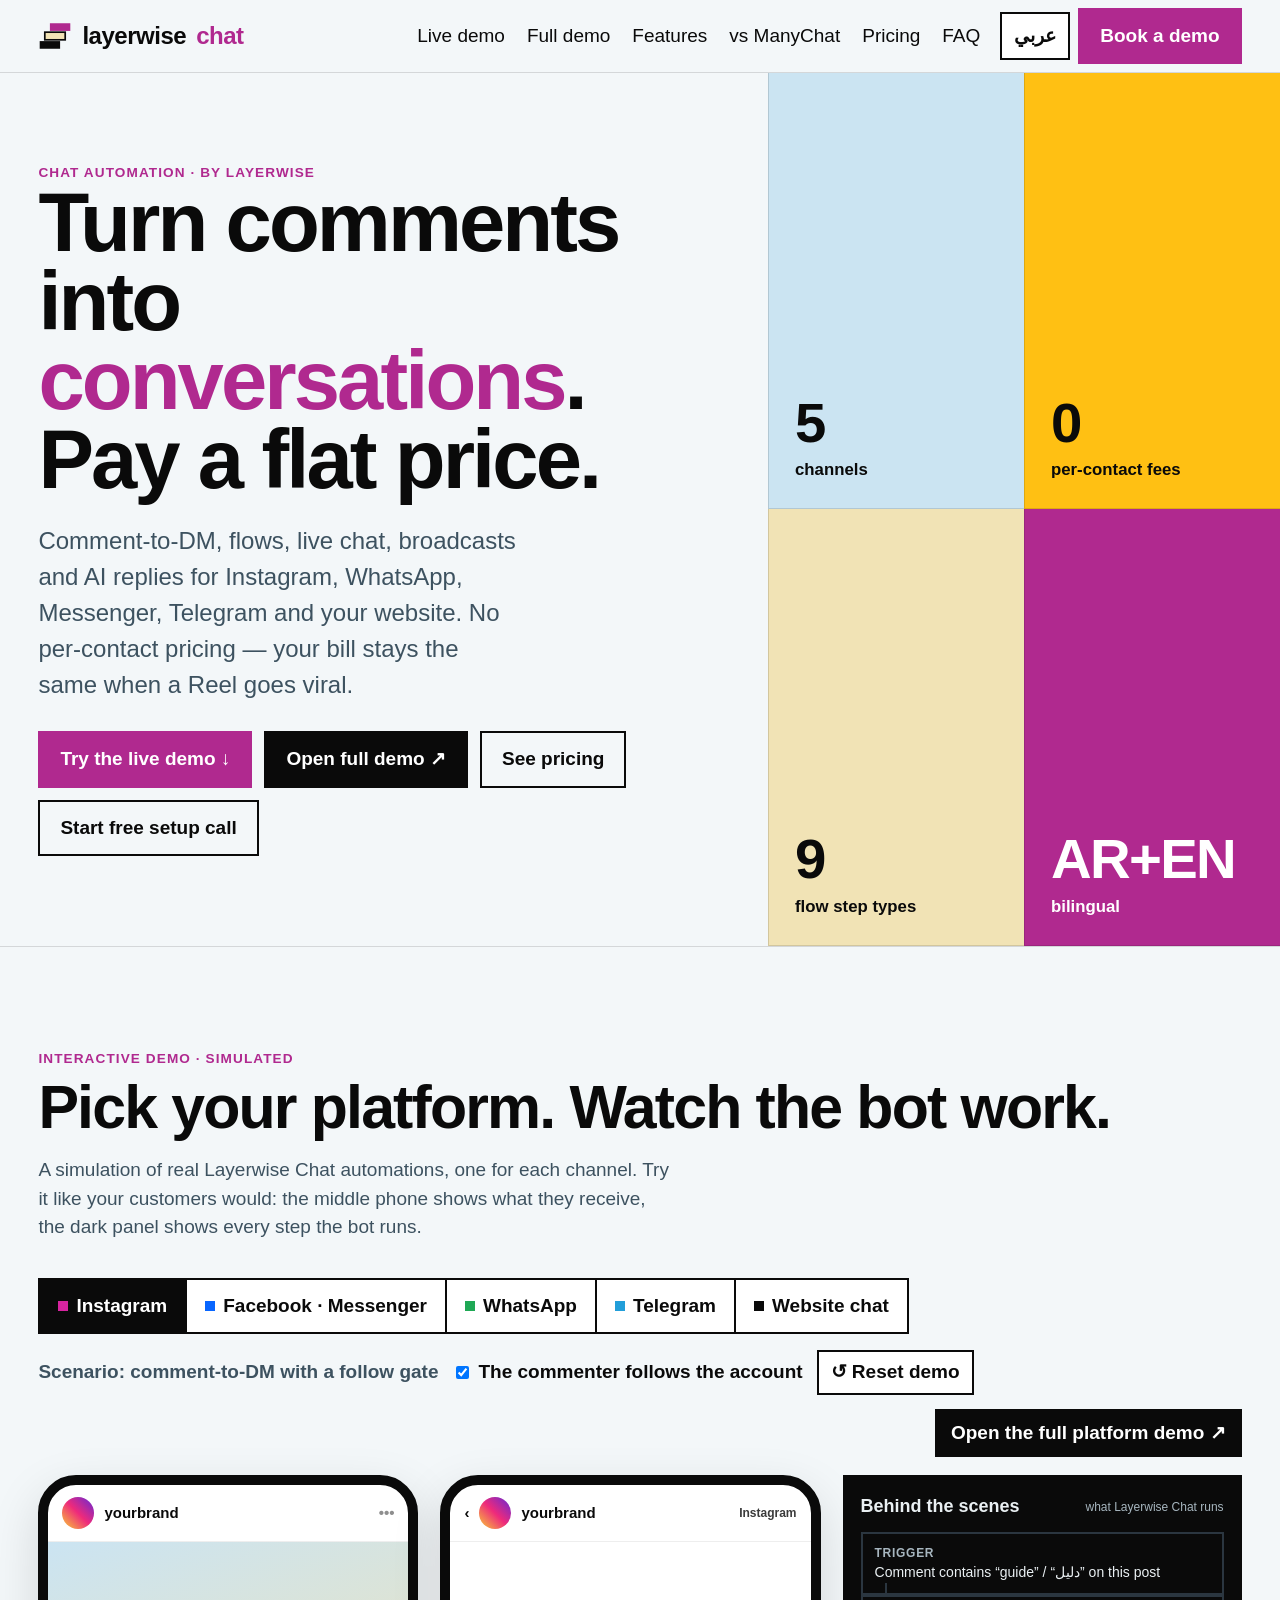
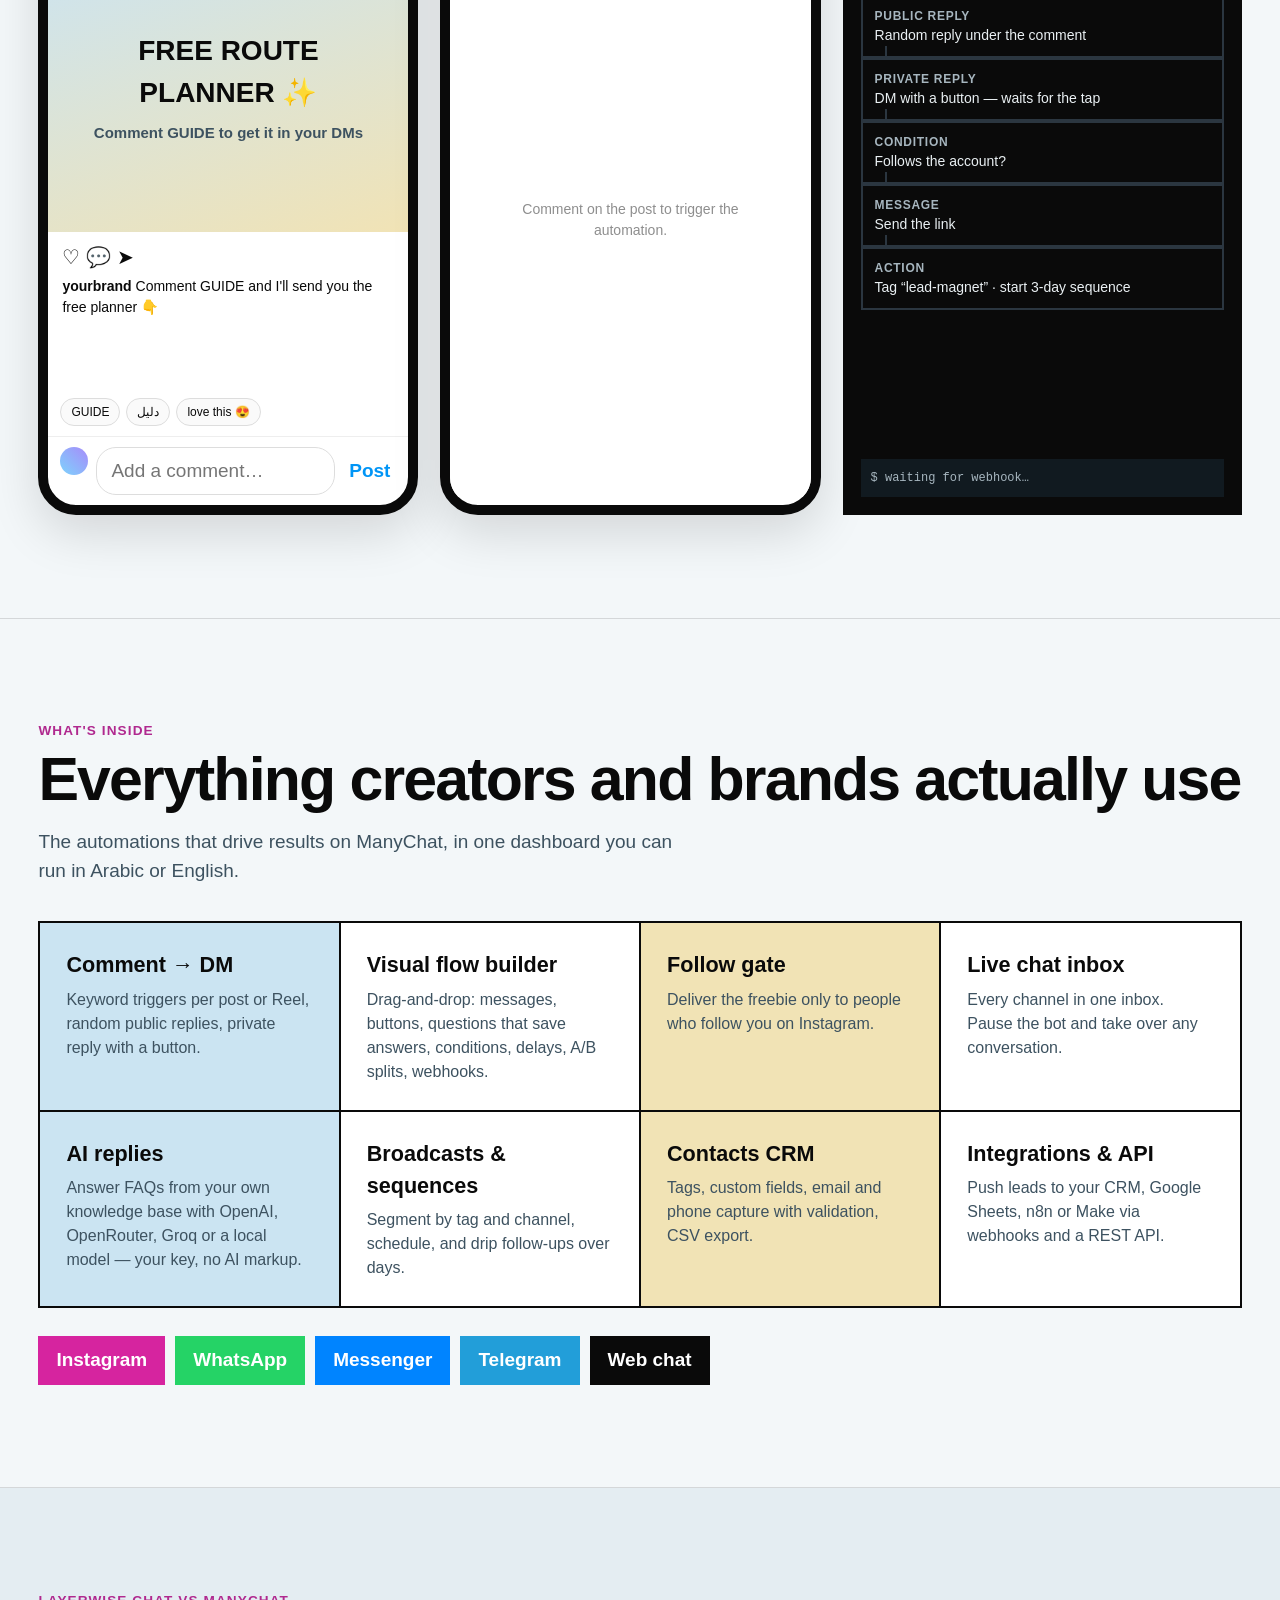
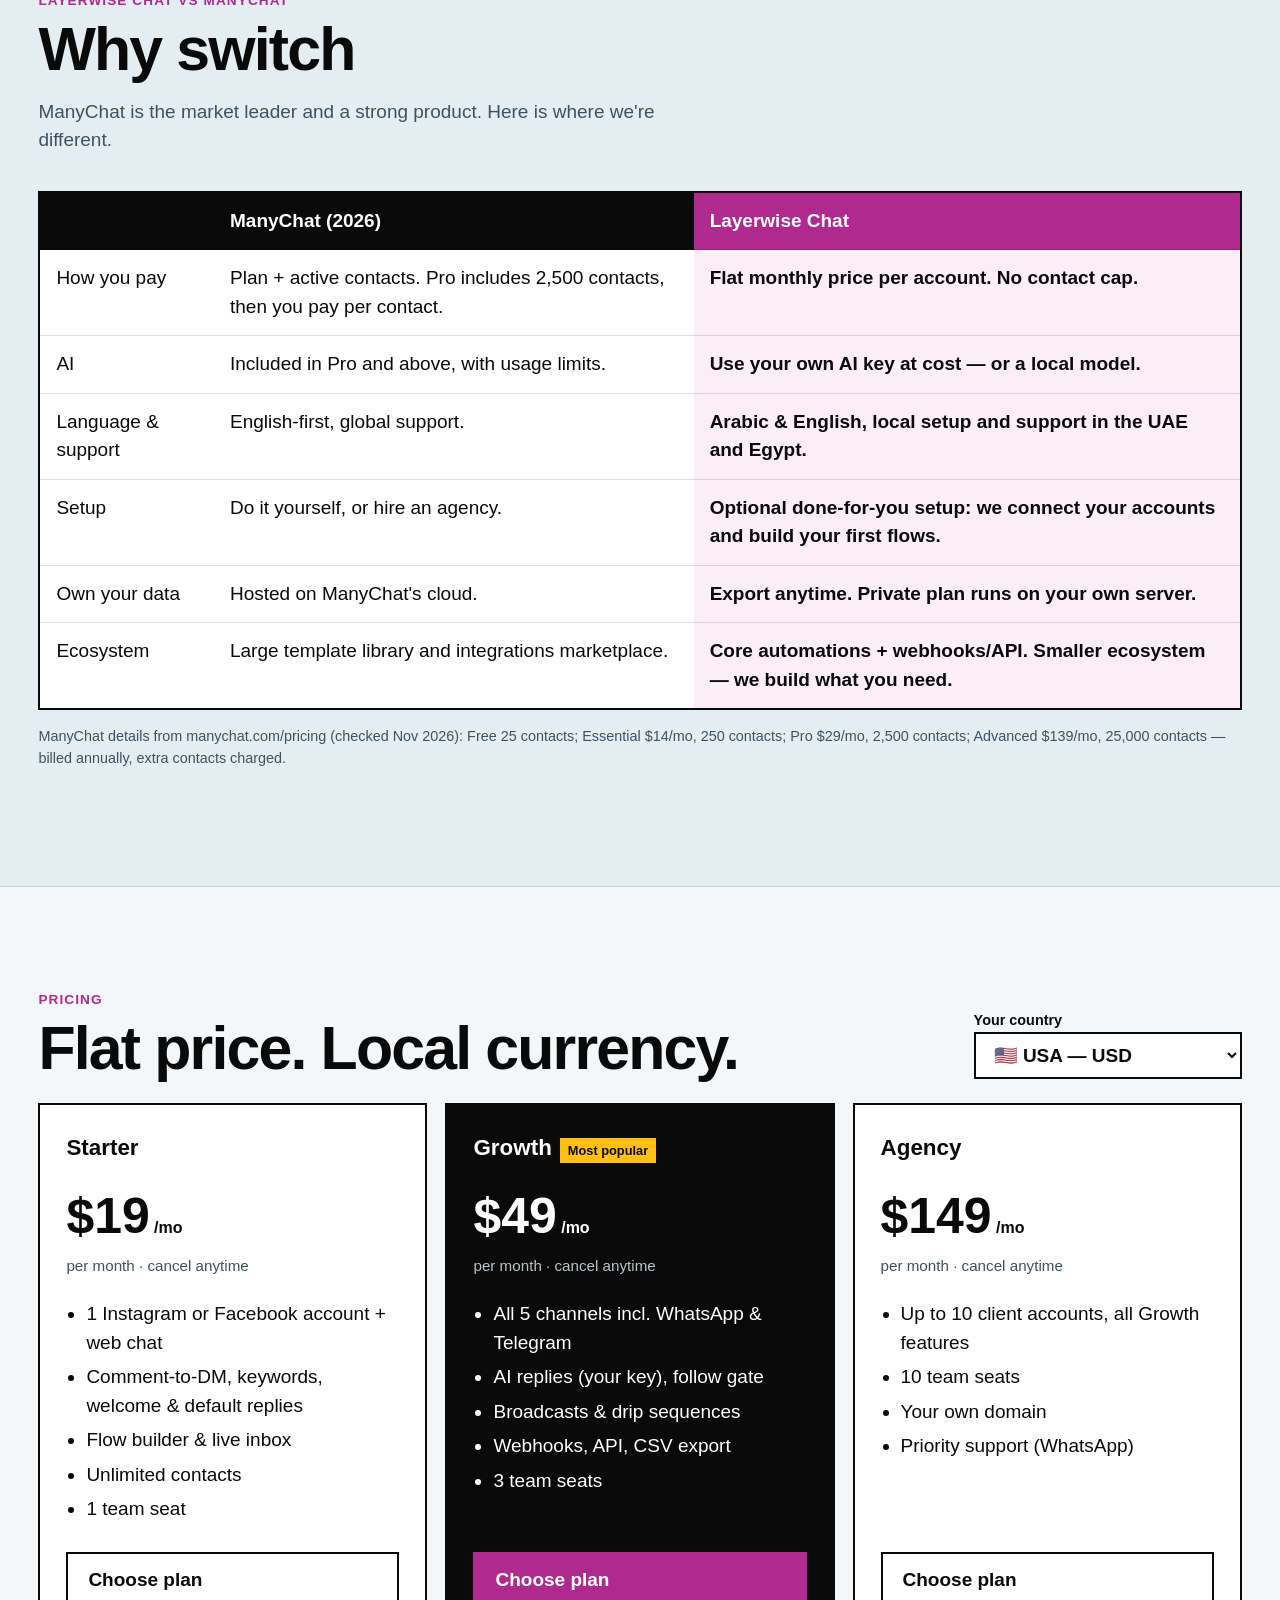
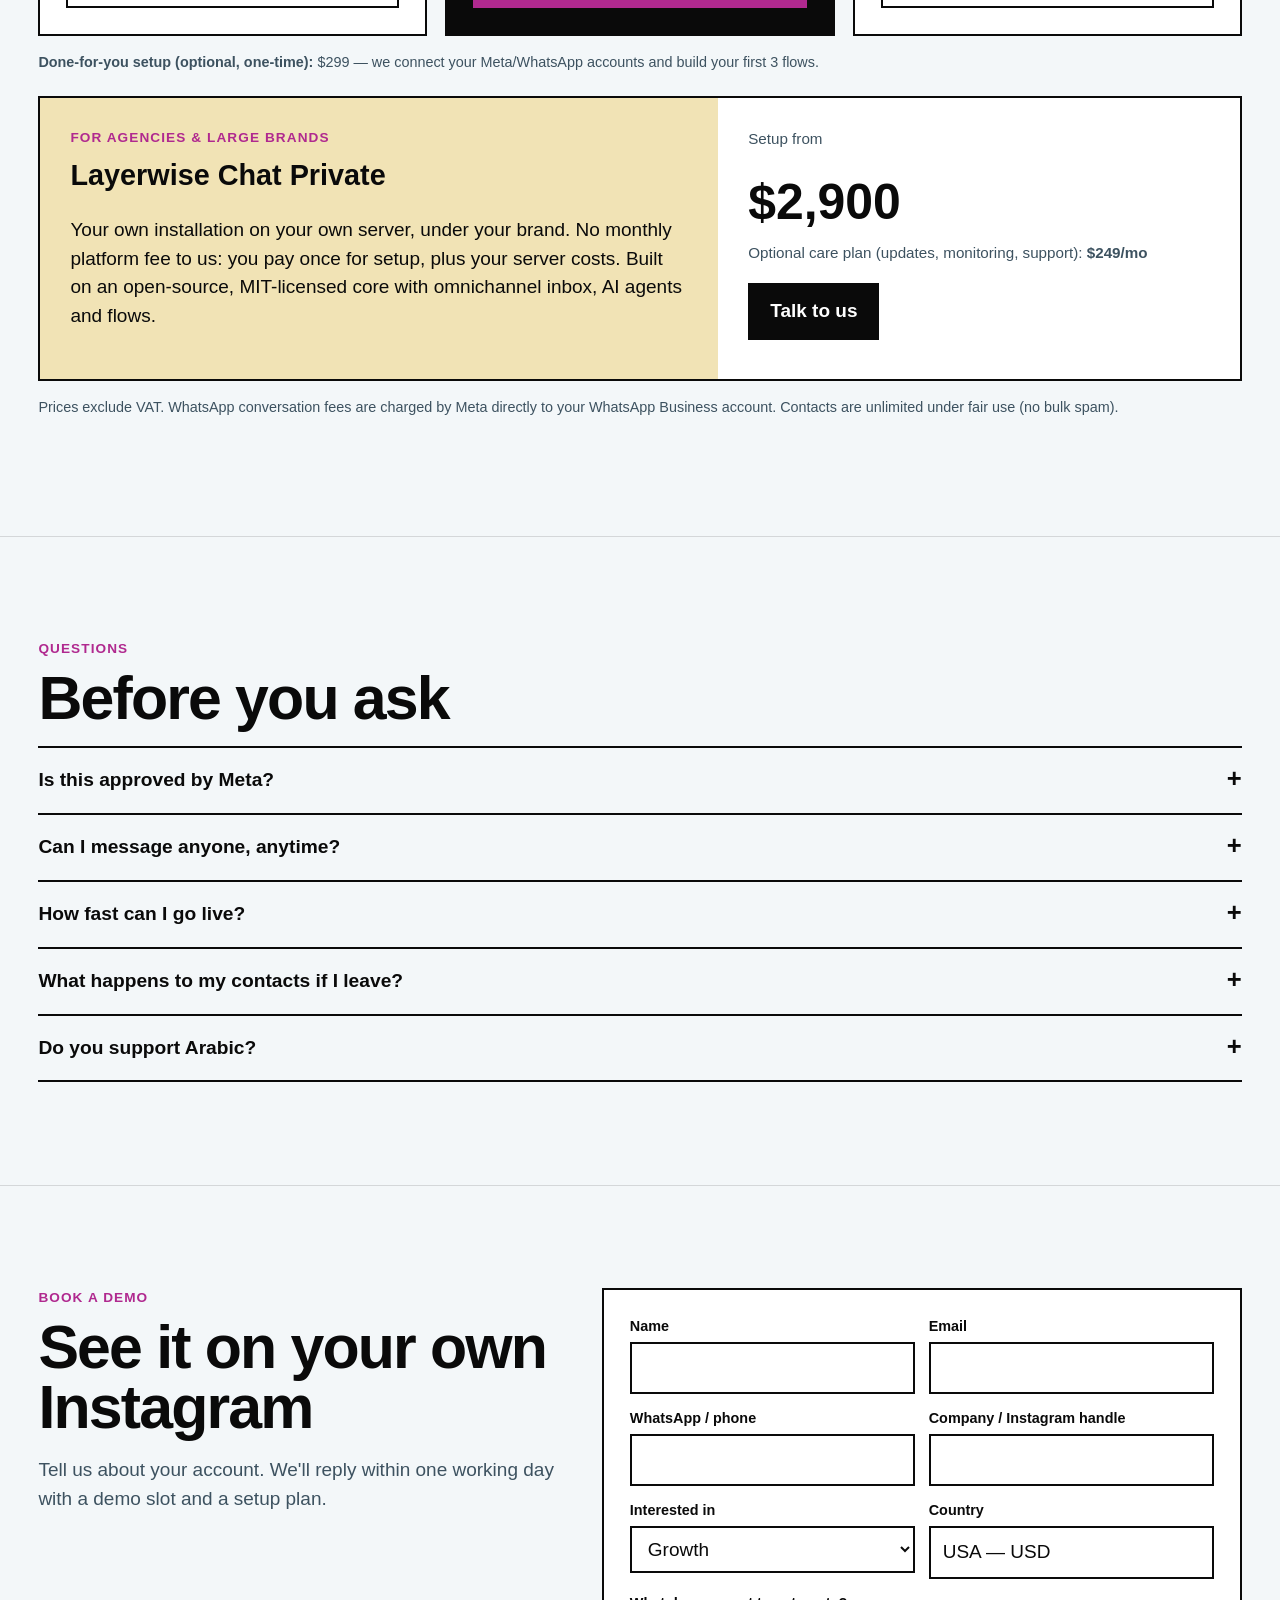
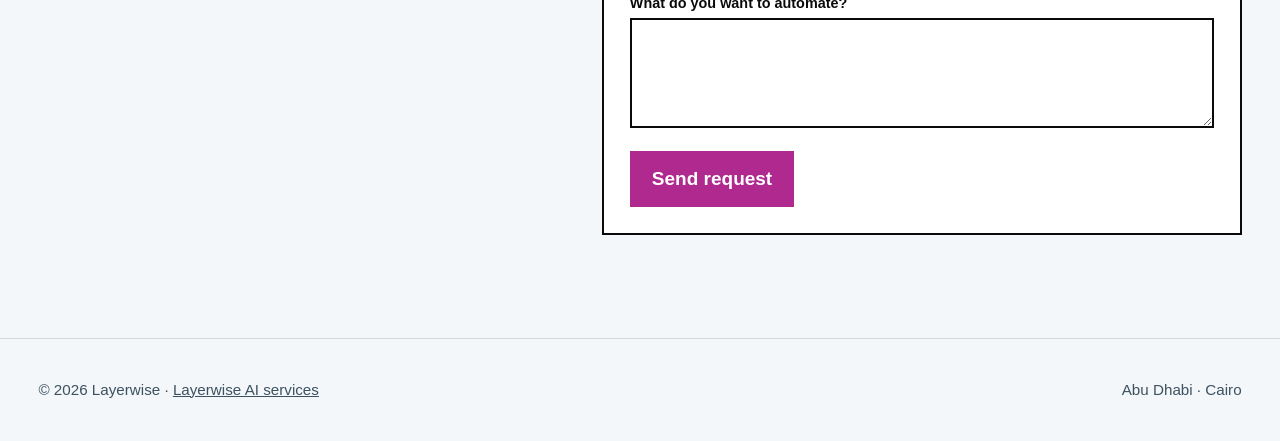
==== commit 09055a06: "Layerwise Chat: multi-platform mini demo (IG, FB/Messenger, WhatsApp, Telegram, web chat) + full in-" ====
--- a/chat/index.html
+++ b/chat/index.html
@@ -134,13 +134,42 @@
 @media(max-width:600px){form.cf{grid-template-columns:1fr}}
 footer{padding:40px 0;color:var(--soft);font-size:.95rem}footer .wrap{display:flex;justify-content:space-between;gap:20px;flex-wrap:wrap}
 :focus-visible{outline:3px solid var(--acc);outline-offset:2px}
+.dtabs{display:flex;flex-wrap:wrap;gap:0;margin:0 0 16px;border:2px solid var(--ink);width:max-content;max-width:100%}
+.dtabs button{border:0;border-inline-end:2px solid var(--ink);background:#fff;padding:12px 18px;font-weight:700;cursor:pointer;display:flex;align-items:center;gap:8px}
+.dtabs button:last-child{border-inline-end:0}
+.dtabs button::before{content:"";width:10px;height:10px;background:var(--c);display:inline-block}
+.dtabs button.on{background:var(--ink);color:#fff}
+@media(max-width:700px){.dtabs{width:100%}.dtabs button{flex:1 1 33%;justify-content:center;padding:10px 8px;font-size:.9rem;border-bottom:2px solid var(--ink)}}
+.scen{font-weight:600;color:var(--soft)}.fullbtn{margin-inline-start:auto;padding:8px 14px}
+@media(max-width:700px){.fullbtn{margin-inline-start:0}}
+.cbox[hidden]{display:none}
+.qr{display:flex;flex-wrap:wrap;gap:6px;padding:0 12px 8px;justify-content:flex-end}
+.qr button{border:1.5px solid currentColor;background:#fff;border-radius:18px;padding:6px 12px;font-size:13px;cursor:pointer;color:#0084ff;font-weight:600}
+.cbox button#chatSend{color:#0095f6;font-size:18px}
+/* entry screens */
+.entry-ad{flex:1;display:flex;flex-direction:column}
+.ad-media{height:240px;display:flex;align-items:center;justify-content:center;text-align:center;font-weight:800;font-size:26px;padding:20px;flex:none}
+.ad-body{padding:14px;font-size:14px;color:#333;flex:1}.ad-body b{display:block;font-size:16px;margin-bottom:4px;color:#111}
+.ad-cta{margin:0 14px 14px;padding:12px;text-align:center;font-weight:700;color:#fff;border:0;cursor:pointer;border-radius:8px;font-size:15px}
+.site{flex:1;position:relative;background:#f7f7f9;display:flex;flex-direction:column}
+.site-nav{height:42px;background:#fff;border-bottom:1px solid #eee;display:flex;align-items:center;padding:0 12px;font-weight:800;gap:6px}
+.site-hero{padding:24px 16px;font-size:22px;font-weight:800;line-height:1.15}.site-hero small{display:block;font-size:14px;font-weight:500;color:#555;margin-top:8px}
+.site-fab{position:absolute;bottom:16px;inset-inline-end:16px;width:56px;height:56px;border-radius:50%;background:var(--acc);color:#fff;border:0;font-size:24px;cursor:pointer;box-shadow:0 6px 18px #0003}
+.site-tip{position:absolute;bottom:82px;inset-inline-end:16px;background:#fff;border:1px solid #ddd;border-radius:12px;padding:8px 12px;font-size:13px;max-width:200px}
+.fbpost .ph-top .av{background:#0866ff}
+/* platform themes for the chat phone */
+.th-fb .bub.me{background:#0866ff}.th-fb .bub .bt,.th-fb .qr button{color:#0866ff}
+.th-wa .dm{background:#efeae2}.th-wa .bub.bot{background:#fff}.th-wa .bub.me{background:#d9fdd3;color:#111}.th-wa .bub .bt{color:#00a884;border-color:#e3e3e3}.th-wa .qr button{color:#00a884}.th-wa .ph-top{background:#008069;color:#fff}.th-wa #chatSend{color:#00a884}
+.th-tg .dm{background:#cfe3ef}.th-tg .bub.bot{background:#fff}.th-tg .bub.me{background:#effdde;color:#111}.th-tg .qr{flex-direction:column;align-items:stretch}.th-tg .qr button{border-radius:8px;background:#5d97c8;color:#fff;border:0}.th-tg .ph-top{background:#517da2;color:#fff}.th-tg #chatSend{color:#517da2}
+.th-web .bub.me{background:var(--acc)}.th-web .bub .bt,.th-web .qr button{color:var(--acc)}.th-web .ph-top{background:var(--acc);color:#fff}.th-web #chatSend{color:var(--acc)}
+.sysmsg{align-self:center;font-size:12px;color:#667;background:#ffffffb0;padding:4px 10px;border-radius:10px}
 </style>
 </head>
 <body>
 <header>
   <div class="wrap">
     <a class="word" dir="ltr" href="/chat/" aria-label="Layerwise Chat home"><svg viewBox="0 0 40 40" aria-hidden="true"><rect x="2" y="26" width="24" height="9" fill="currentColor"/><rect x="8" y="15.5" width="24" height="9" fill="var(--sand)" stroke="currentColor" stroke-width="2"/><rect x="14" y="5" width="24" height="9" fill="var(--acc)"/></svg>layerwise <b>chat</b></a>
-    <nav class="main" aria-label="Main"><a href="#demo" data-i="nav_demo">Live demo</a><a href="#features" data-i="nav_feat">Features</a><a href="#compare" data-i="nav_cmp">vs ManyChat</a><a href="#pricing" data-i="nav_price">Pricing</a><a href="#faq" data-i="nav_faq">FAQ</a></nav>
+    <nav class="main" aria-label="Main"><a href="#demo" data-i="nav_demo">Live demo</a><a href="/chat/app/" data-i="nav_full">Full demo</a><a href="#features" data-i="nav_feat">Features</a><a href="#compare" data-i="nav_cmp">vs ManyChat</a><a href="#pricing" data-i="nav_price">Pricing</a><a href="#faq" data-i="nav_faq">FAQ</a></nav>
     <div class="hdr-r"><button class="lang" id="langBtn" type="button" aria-label="Switch language">عربي</button><a class="btn btn-acc hide-sm" href="#contact" data-i="cta_demo">Book a demo</a></div>
   </div>
 </header>
@@ -151,7 +180,7 @@
     <div class="eyebrow" data-i="hero_eye">Chat automation · by Layerwise</div>
     <h1 data-i="hero_h">Turn comments into <em>conversations</em>. Pay a flat price.</h1>
     <p class="lead" data-i="hero_p">Comment-to-DM, flows, live chat, broadcasts and AI replies for Instagram, WhatsApp, Messenger, Telegram and your website. No per-contact pricing — your bill stays the same when a Reel goes viral.</p>
-    <div class="ctas"><a class="btn btn-acc" href="#demo" data-i="hero_try">Try the live demo ↓</a><a class="btn" href="#pricing" data-i="hero_price">See pricing</a><a class="btn" id="signupBtn" href="#contact" data-i="hero_signup">Start free setup call</a></div>
+    <div class="ctas"><a class="btn btn-acc" href="#demo" data-i="hero_try">Try the live demo ↓</a><a class="btn btn-ink" href="/chat/app/" data-i="hero_full">Open full demo ↗</a><a class="btn" href="#pricing" data-i="hero_price">See pricing</a><a class="btn" id="signupBtn" href="#contact" data-i="hero_signup">Start free setup call</a></div>
   </div>
   <div class="blocks" aria-hidden="true">
     <div style="background:var(--sky)"><span class="n">5</span><span class="l" data-i="b_ch">channels</span></div>
@@ -164,32 +193,28 @@
 <!-- DEMO -->
 <section id="demo"><div class="wrap">
   <div class="eyebrow" data-i="demo_eye">Interactive demo · simulated</div>
-  <h2 data-i="demo_h">Comment on the post. Watch what happens.</h2>
-  <p class="sub" data-i="demo_p">This is a simulation of a real Layerwise Chat automation. Type <b>GUIDE</b> (or دليل) as a comment. You'll see the public reply, the DM your follower receives, and every step the bot runs behind the scenes.</p>
-  <div class="opts"><label><input type="checkbox" id="follows" checked> <span data-i="opt_follow">The commenter follows the account</span></label><button class="reset" id="resetBtn" type="button" data-i="opt_reset">↺ Reset demo</button></div>
+  <h2 data-i="demo_h">Pick your platform. Watch the bot work.</h2>
+  <p class="sub" data-i="demo_p">A simulation of real Layerwise Chat automations, one for each channel. Try it like your customers would: the middle phone shows what they receive, the dark panel shows every step the bot runs.</p>
+  <div class="dtabs" role="tablist" aria-label="Platform">
+    <button role="tab" data-plat="ig" class="on" style="--c:#d6249f">Instagram</button>
+    <button role="tab" data-plat="fb" style="--c:#0866ff">Facebook · Messenger</button>
+    <button role="tab" data-plat="wa" style="--c:#1fa855">WhatsApp</button>
+    <button role="tab" data-plat="tg" style="--c:#229ed9">Telegram</button>
+    <button role="tab" data-plat="web" style="--c:#0a0a0a" data-i="tab_web">Website chat</button>
+  </div>
+  <div class="opts"><span class="scen" id="scen"></span><label id="followOpt"><input type="checkbox" id="follows" checked> <span data-i="opt_follow">The commenter follows the account</span></label><button class="reset" id="resetBtn" type="button" data-i="opt_reset">↺ Reset demo</button><a class="btn btn-ink fullbtn" href="/chat/app/" data-i="full_demo">Open the full platform demo ↗</a></div>
   <div class="demo">
-    <div class="phone" aria-label="Instagram post simulation">
-      <div class="ph-top"><div class="av"></div><span>yourbrand</span><span style="margin-inline-start:auto;color:#8e8e8e">•••</span></div>
-      <div class="post-img"><span data-i="post_title">FREE ROUTE PLANNER ✨</span><small data-i="post_sub">Comment GUIDE to get it in your DMs</small></div>
-      <div class="acts" aria-hidden="true">♡ 💬 ➤</div>
-      <div class="cap"><b>yourbrand</b> <span data-i="post_cap">Comment GUIDE and I'll send you the free planner 👇</span></div>
-      <div class="comments" id="comments" aria-live="polite"></div>
-      <div class="chips"><button type="button" data-c="GUIDE">GUIDE</button><button type="button" data-c="دليل">دليل</button><button type="button" data-c="love this 😍">love this 😍</button></div>
-      <form class="cbox" id="cform"><div class="av u" style="width:28px;height:28px"></div><input id="cinput" maxlength="120" autocomplete="off" placeholder="Add a comment…" data-ph="ph_comment" aria-label="Comment"><button data-i="post_btn">Post</button></form>
-    </div>
-    <div class="phone" aria-label="Direct messages simulation">
-      <div class="ph-top"><span>‹</span><div class="av"></div><span>yourbrand</span><span style="margin-inline-start:auto;font-size:12px;color:#8e8e8e" data-i="dm_label">Your follower's DMs</span></div>
-      <div class="dm" id="dm" aria-live="polite"><div class="empty-dm" id="dmEmpty" data-i="dm_empty">No messages yet.<br>Comment on the post to trigger the automation.</div></div>
+    <div class="phone" id="entry" aria-label="Where the conversation starts"></div>
+    <div class="phone" id="chatPhone" aria-label="What your customer sees">
+      <div class="ph-top" id="chatTop"></div>
+      <div class="dm" id="dm" aria-live="polite"></div>
+      <div class="qr" id="qr"></div>
+      <form class="cbox" id="chatForm" hidden><input id="chatInput" maxlength="160" autocomplete="off" aria-label="Message"><button id="chatSend">➤</button></form>
     </div>
     <div class="flowcol" aria-label="Behind the scenes">
       <h3><span data-i="bts">Behind the scenes</span><small data-i="bts_sub">what Layerwise Chat runs</small></h3>
-      <div class="fnode" data-n="trigger"><b data-i="n1b">Trigger</b><span data-i="n1">Comment contains “guide” / “دليل” on this post</span></div>
-      <div class="fnode" data-n="reply"><b data-i="n2b">Public reply</b><span data-i="n2">Random reply under the comment</span></div>
-      <div class="fnode" data-n="dm"><b data-i="n3b">Private reply</b><span data-i="n3">DM with a button — waits for the tap</span></div>
-      <div class="fnode" data-n="gate"><b data-i="n4b">Condition</b><span data-i="n4">Follows the account?</span></div>
-      <div class="fnode" data-n="link"><b data-i="n5b">Message</b><span data-i="n5">Send the link</span></div>
-      <div class="fnode" data-n="tag"><b data-i="n6b">Action</b><span data-i="n6">Tag “lead-magnet” · add to CRM · start 3-day sequence</span></div>
-      <div class="log" id="log" aria-live="polite"><div>$ waiting for webhook…</div></div>
+      <div id="nodes"></div>
+      <div class="log" id="log" aria-live="polite"></div>
     </div>
   </div>
 </div></section>
@@ -300,12 +325,13 @@
 
 // ---------- Arabic copy (English lives in the HTML) ----------
 const AR = {
+ nav_full:'العرض الكامل',hero_full:'افتح العرض الكامل ↗',tab_web:'دردشة الموقع',full_demo:'افتح العرض الكامل للمنصة ↗',
  nav_demo:'جرّب العرض',nav_feat:'المزايا',nav_cmp:'مقارنة بـ ManyChat',nav_price:'الأسعار',nav_faq:'أسئلة',cta_demo:'احجز عرضاً',
  hero_eye:'أتمتة المحادثات · من Layerwise',hero_h:'حوّل التعليقات إلى <em>محادثات</em>. بسعر ثابت.',
  hero_p:'رسائل تلقائية من التعليقات، مسارات محادثة، دردشة مباشرة، رسائل جماعية وردود ذكاء اصطناعي لإنستغرام وواتساب وماسنجر وتيليجرام وموقعك. بدون تسعير لكل جهة اتصال — فاتورتك لا تتغير عندما ينتشر الريل.',
  hero_try:'جرّب العرض التفاعلي ↓',hero_price:'شاهد الأسعار',hero_signup:'احجز مكالمة إعداد مجانية',b_ch:'قنوات',b_fee:'رسوم لكل جهة اتصال',b_steps:'أنواع خطوات',b_lang:'ثنائي اللغة',
  demo_eye:'عرض تفاعلي · محاكاة',demo_h:'علّق على المنشور. وشاهد ما يحدث.',
- demo_p:'هذه محاكاة لأتمتة حقيقية في Layerwise Chat. اكتب <b>دليل</b> (أو GUIDE) كتعليق، وسترى الرد العام، والرسالة الخاصة التي تصل لمتابعك، وكل خطوة ينفذها البوت خلف الكواليس.',
+ demo_p:'محاكاة لأتمتة حقيقية في Layerwise Chat، لكل قناة سيناريو. جرّبها كما يفعل عملاؤك: الهاتف الأوسط يعرض ما يصلهم، واللوحة الداكنة تعرض كل خطوة ينفذها البوت.',
  opt_follow:'المعلِّق يتابع الحساب',opt_reset:'↺ إعادة العرض',post_title:'مخطط الرحلات المجاني ✨',post_sub:'علّق «دليل» لتصلك في الرسائل',post_cap:'علّق «دليل» وسأرسل لك المخطط مجاناً 👇',ph_comment:'أضف تعليقاً…',post_btn:'نشر',
  dm_label:'رسائل متابعك',dm_empty:'لا توجد رسائل بعد.<br>علّق على المنشور لتشغيل الأتمتة.',bts:'خلف الكواليس',bts_sub:'ما ينفذه Layerwise Chat',
  n1b:'المُحفِّز',n1:'التعليق يحتوي «دليل» / «guide» على هذا المنشور',n2b:'رد عام',n2:'رد عشوائي تحت التعليق',n3b:'رد خاص',n3:'رسالة بزر — تنتظر الضغط',n4b:'شرط',n4:'هل يتابع الحساب؟',n5b:'رسالة',n5:'إرسال الرابط',n6b:'إجراء',n6:'وسم «lead-magnet» · إضافة للعملاء · بدء تسلسل 3 أيام',
@@ -356,7 +382,7 @@
   document.title = lang === 'ar' ? 'Layerwise Chat · أتمتة إنستغرام وواتساب بدون تسعير لكل جهة اتصال' : 'Layerwise Chat · Instagram & WhatsApp automation without per-contact pricing';
   renderPrices(); try{localStorage.setItem('lw_lang',lang)}catch(e){}
 }
-document.getElementById('langBtn').onclick = () => { lang = lang === 'ar' ? 'en' : 'ar'; applyLang(); };
+document.getElementById('langBtn').onclick = () => { lang = lang === 'ar' ? 'en' : 'ar'; applyLang(); if (window.LW_DEMO_SETUP) LW_DEMO_SETUP(); };
 
 // ---------- pricing localization ----------
 function detectMarket(){
@@ -399,64 +425,151 @@
   } catch (err) { st.className = 'status err'; st.textContent = (lang === 'ar' ? 'تعذر الإرسال. راسلنا على ' : 'Could not send. Email us at ') + 'amrsamiredris@gmail.com'; }
 });
 
-// ---------- interactive demo (simulation only — no messages are sent) ----------
-const $ = s => document.querySelector(s);
-const wait = ms => new Promise(r => setTimeout(r, ms));
-let running = false, waitingTap = null, runId = 0;
-const KEYWORDS = ['guide','دليل'];
-const now = () => new Date().toLocaleTimeString('en-GB');
-function log(t){ const d = document.createElement('div'); d.textContent = `[${now()}] ${t}`; $('#log').appendChild(d); $('#log').scrollTop = 1e9; }
-function node(n, cls){ const el = document.querySelector(`.fnode[data-n="${n}"]`); el.classList.remove('on','done','fail'); if (cls) el.classList.add(cls); }
-function addComment(user, text, reply){ const d = document.createElement('div'); d.className = 'cm' + (reply ? ' reply' : '');
-  d.innerHTML = `<div class="av ${reply?'':'u'}"></div><div><b></b><span></span><span class="t">${MSG[lang].now}</span></div>`; d.querySelector('b').textContent = user; d.querySelector('span').textContent = text;
-  $('#comments').appendChild(d); $('#comments').scrollTop = 1e9; }
-function bubble(cls, text, btn){ $('#dmEmpty')?.remove(); const d = document.createElement('div'); d.className = 'bub ' + cls; d.textContent = text;
-  if (btn){ const b = document.createElement('button'); b.className = 'bt'; b.type = 'button'; b.textContent = btn.title; if (btn.url) b.onclick = () => log('→ opens https://yourbrand.com/planner'); else b.onclick = () => { if (waitingTap) { b.disabled = true; const f = waitingTap; waitingTap = null; f(btn.title); } }; d.appendChild(b); }
-  $('#dm').appendChild(d); $('#dm').scrollTop = 1e9; return d; }
-async function typing(ms){ const t = document.createElement('div'); t.className = 'typing'; t.innerHTML = '<i></i><i></i><i></i>'; $('#dm').appendChild(t); $('#dm').scrollTop = 1e9; await wait(ms); t.remove(); }
-function resetDemo(){ runId++; running = false; waitingTap = null; $('#comments').innerHTML = ''; $('#dm').innerHTML = `<div class="empty-dm" id="dmEmpty">${lang==='ar'?AR.dm_empty:EN.dm_empty}</div>`;
-  document.querySelectorAll('.fnode').forEach(n => n.classList.remove('on','done','fail')); $('#log').innerHTML = '<div>$ waiting for webhook…</div>'; }
-$('#resetBtn').onclick = resetDemo;
-document.querySelectorAll('.chips button').forEach(b => b.onclick = () => { $('#cinput').value = b.dataset.c; $('#cform').requestSubmit(); });
-$('#cform').addEventListener('submit', async e => {
-  e.preventDefault(); const text = $('#cinput').value.trim(); if (!text) return; $('#cinput').value = '';
-  const my = ++runId; const M = MSG[lang]; const alive = () => my === runId;
-  addComment('sara.24', text); log(`webhook: instagram.comments  from=sara.24  text="${text}"`);
-  node('trigger','on'); await wait(600); if (!alive()) return;
-  const hit = KEYWORDS.some(k => text.toLowerCase().includes(k));
-  if (!hit) { node('trigger','fail'); log('no trigger matched → ignored'); addComment('·', M.nomatch, true); return; }
-  if (running) { log('contact already in this flow → skipped (no duplicate DMs)'); node('trigger','done'); return; }
-  running = true; node('trigger','done'); log('trigger matched: "Comment → DM (follow gate)" priority=10');
-  node('reply','on'); await wait(700); if (!alive()) return;
-  const pr = M.public[Math.floor(Math.random()*M.public.length)]; addComment('yourbrand', pr, true); node('reply','done'); log(`POST /{comment_id}/replies  "${pr}"`);
-  node('dm','on'); await typing(900); if (!alive()) return;
-  bubble('bot', M.dm1(lang === 'ar' ? 'سارة' : 'Sara'), { title: M.btn }); log('POST /me/messages recipient={comment_id} (private reply)'); log('state: waiting for button tap…');
-  const ask = async () => {
-    const title = await new Promise(r => waitingTap = r); if (!alive()) return;
-    bubble('me', title); node('dm','done'); log(`postback: "${title}"`);
-    node('gate','on'); await wait(800); if (!alive()) return;
-    const follows = $('#follows').checked; log(`GET /{igsid}?fields=is_user_follow_business → ${follows}`);
-    if (!follows) { node('gate','fail'); await typing(700); if (!alive()) return; bubble('bot', M.notf, { title: M.retry }); log('branch: NO → follow prompt, waiting…');
-      const t2 = await new Promise(r => waitingTap = r); if (!alive()) return; bubble('me', t2); log(`postback: "${t2}"`); node('gate','on'); await wait(800); if (!alive()) return;
-      const f2 = $('#follows').checked; log(`GET /{igsid}?fields=is_user_follow_business → ${f2}`);
-      if (!f2) { node('gate','fail'); bubble('bot', M.notf, { title: M.retry }); log('still not following (tick the checkbox above to simulate a follow)');
-        return ask2(); }
-    }
-    return deliver();
-  };
-  const ask2 = async () => { const t = await new Promise(r => waitingTap = r); if (!alive()) return; bubble('me', t); node('gate','on'); await wait(700); if (!alive()) return;
-    const f = $('#follows').checked; log(`GET /{igsid}?fields=is_user_follow_business → ${f}`); if (!f) { node('gate','fail'); bubble('bot', M.notf, { title: M.retry }); return ask2(); } return deliver(); };
-  const deliver = async () => {
-    node('gate','done'); log('branch: YES'); node('link','on'); await typing(800); if (!alive()) return;
-    bubble('bot', M.dm2, { title: M.link, url: true }); node('link','done'); log('message sent: link button');
-    node('tag','on'); await wait(700); if (!alive()) return; node('tag','done');
-    log('contact.tags += "lead-magnet"'); log('sequence "Lead nurture (3 days)" → enrolled'); log(M.seq); running = false;
-  };
-  ask();
-});
-
 document.getElementById('yr').textContent = new Date().getFullYear();
 applyLang();
 </script>
+<script>
+// ---------- multi-platform interactive demo (simulation only — no messages are sent) ----------
+(function(){
+const $ = s => document.querySelector(s);
+const L = o => (typeof o === 'string' ? o : (o[lang] || o.en));
+const wait = ms => new Promise(r => setTimeout(r, ms));
+const T = {
+ scen:{ig:{en:'Scenario: comment-to-DM with a follow gate',ar:'السيناريو: تعليق ← رسالة خاصة مع شرط المتابعة'},fb:{en:'Scenario: post comment → Messenger menu',ar:'السيناريو: تعليق على منشور ← قائمة في ماسنجر'},wa:{en:'Scenario: click-to-WhatsApp ad → lead capture',ar:'السيناريو: إعلان «راسلنا على واتساب» ← جمع بيانات العميل'},tg:{en:'Scenario: Telegram link → menu & booking',ar:'السيناريو: رابط تيليجرام ← قائمة وحجز'},web:{en:'Scenario: website chat → AI answers → human handover',ar:'السيناريو: دردشة الموقع ← رد ذكاء اصطناعي ← تحويل لموظف'}},
+ now:{en:'now',ar:'الآن'},
+ nomatch:{en:'No trigger matched — the bot stays quiet.',ar:'لا يوجد محفز مطابق — البوت لا يرد.'},
+ // instagram
+ ig_title:{en:'FREE ROUTE PLANNER ✨',ar:'مخطط الرحلات المجاني ✨'},ig_sub:{en:'Comment GUIDE to get it in your DMs',ar:'علّق «دليل» لتصلك في الرسائل'},ig_cap:{en:"Comment GUIDE and I'll send you the free planner 👇",ar:'علّق «دليل» وسأرسل لك المخطط مجاناً 👇'},
+ ig_pub:{en:['Sent! Check your DMs 📩','Done ✅ check your inbox'],ar:['تم الإرسال! شوف رسائلك 📩','تم ✅ راجع الخاص']},
+ ig_dm1:{en:"Hey Sara! 👋 Thanks for the comment. Tap below and I'll send you the planner.",ar:'أهلاً سارة! 👋 شكراً على التعليق. اضغطي بالأسفل وسأرسل لك المخطط.'},ig_btn:{en:'Send me the planner',ar:'أرسل لي المخطط'},
+ ig_notf:{en:'This one is for followers only 🙏 Follow @yourbrand, then tap below.',ar:'هذا المحتوى للمتابعين فقط 🙏 تابعي ‎@yourbrand ثم اضغطي بالأسفل.'},ig_retry:{en:"I'm following ✅",ar:'تابعت ✅'},
+ ig_link:{en:'Here you go 🎁',ar:'تفضلي 🎁'},open:{en:'Open the planner ↗',ar:'افتح المخطط ↗'},
+ ph_comment:{en:'Add a comment…',ar:'أضف تعليقاً…'},post:{en:'Post',ar:'نشر'},
+ // facebook
+ fb_title:{en:'Weekend workshop 🎨',ar:'ورشة نهاية الأسبوع 🎨'},fb_sub:{en:'Comment INFO for dates & prices',ar:'علّق «معلومات» للمواعيد والأسعار'},fb_cap:{en:'Spots are limited — comment INFO and we’ll message you the details.',ar:'الأماكن محدودة — علّق «معلومات» وسنرسل لك التفاصيل.'},
+ fb_pub:{en:['Sent you a message 💬'],ar:['أرسلنا لك رسالة 💬']},
+ fb_dm1:{en:'Hi Omar! 👋 Thanks for asking about the workshop. What would you like to know?',ar:'أهلاً عمر! 👋 شكراً لسؤالك عن الورشة. ماذا تحب أن تعرف؟'},
+ fb_q:{en:['Dates','Price','Book a seat'],ar:['المواعيد','السعر','احجز مقعد']},
+ fb_a:{en:['Saturday 6 Dec and Sunday 7 Dec, 10am–1pm in Dubai Design District.','AED 250 per person, materials included.','Great! Tap below to pick your seat 🎟️'],ar:['السبت 6 ديسمبر والأحد 7 ديسمبر، 10 صباحاً – 1 ظهراً في حي دبي للتصميم.','250 درهم للشخص شاملة الأدوات.','ممتاز! اضغط بالأسفل لاختيار مقعدك 🎟️']},
+ fb_book:{en:'Choose a seat ↗',ar:'اختر مقعدك ↗'},fb_more:{en:'Anything else?',ar:'هل تحتاج شيئاً آخر؟'},
+ // whatsapp
+ wa_title:{en:'10% OFF your first order',ar:'خصم 10٪ على أول طلب'},wa_body:{en:'Sponsored · Message us on WhatsApp and get your code instantly.',ar:'إعلان ممول · راسلنا على واتساب واحصل على الكود فوراً.'},wa_cta:{en:'Send WhatsApp message',ar:'أرسل رسالة واتساب'},
+ wa_start:{en:'Hi! I want the 10% code',ar:'مرحباً! أريد كود الخصم 10٪'},
+ wa_1:{en:'Welcome to Yourbrand 👋 Your code is on its way. What’s your email so we can send the receipt?',ar:'أهلاً بك في Yourbrand 👋 الكود في الطريق. ما بريدك الإلكتروني لنرسل لك الإيصال؟'},
+ wa_bad:{en:'Hmm, that email doesn’t look right. Try again?',ar:'يبدو أن البريد غير صحيح. حاول مرة أخرى؟'},
+ wa_2:{en:'Thanks! 🎉 Your code: WELCOME10\nWhat are you shopping for?',ar:'شكراً! 🎉 كودك: WELCOME10\nماذا تبحث أن تشتري؟'},
+ wa_q:{en:['Skincare','Fragrance','Talk to sales'],ar:['العناية بالبشرة','العطور','تحدث مع المبيعات']},
+ wa_3:{en:'Here are our best-sellers for you 👇',ar:'إليك الأكثر مبيعاً لك 👇'},wa_cat:{en:'View catalogue ↗',ar:'عرض الكتالوج ↗'},wa_sales:{en:'Mona from our sales team will reply here in a few minutes 👩‍💼',ar:'منى من فريق المبيعات سترد هنا خلال دقائق 👩‍💼'},
+ ph_wa:{en:'Type your email…',ar:'اكتب بريدك…'},
+ // telegram
+ tg_title:{en:'Join our Telegram bot',ar:'انضم إلى بوت تيليجرام'},tg_body:{en:'Shared in a newsletter: t.me/yourbrand_bot?start=promo26',ar:'رابط من النشرة البريدية: t.me/yourbrand_bot?start=promo26'},tg_cta:{en:'START',ar:'ابدأ'},
+ tg_1:{en:'Welcome Lina! 🎉 You came from the November promo. What can I help with?',ar:'أهلاً لينا! 🎉 وصلتِ من عرض نوفمبر. كيف أساعدك؟'},
+ tg_q:{en:['💰 Pricing','📅 Book a call','🙋 Talk to a human'],ar:['💰 الأسعار','📅 احجز مكالمة','🙋 تحدث مع موظف']},
+ tg_a:{en:['Plans start at AED 69/month — no per-contact fees.','Pick a slot that works for you:','Got it — someone from the team will answer here shortly.'],ar:['الباقات تبدأ من 69 درهم شهرياً — بدون رسوم لكل جهة اتصال.','اختاري الموعد المناسب:','تم — أحد أفراد الفريق سيرد هنا قريباً.']},
+ tg_book:{en:'Open calendar ↗',ar:'افتح التقويم ↗'},
+ // web
+ web_brand:{en:'Yourbrand',ar:'Yourbrand'},web_hero:{en:'Furniture delivered across the UAE',ar:'أثاث يصلك في كل الإمارات'},web_sub:{en:'Tap the chat bubble ↘',ar:'اضغط على فقاعة الدردشة ↘'},web_tip:{en:'Questions? Ask us 👋',ar:'عندك سؤال؟ اسألنا 👋'},
+ web_1:{en:'Hi! 👋 I’m the Yourbrand assistant. Ask me anything — delivery, returns, opening hours.',ar:'أهلاً! 👋 أنا مساعد Yourbrand. اسألني عن التوصيل أو الإرجاع أو مواعيد العمل.'},
+ web_q:{en:['Do you deliver to Abu Dhabi?','What is your return policy?','human'],ar:['هل توصلون لأبوظبي؟','ما سياسة الإرجاع؟','موظف']},
+ web_ai:{en:['🤖 Yes — free delivery across the UAE within 48 hours, Abu Dhabi included.','🤖 You can return any item within 14 days, unused and in original packaging.','🤖 Good question — I’m not sure. Type “human” and a teammate will join.'],ar:['🤖 نعم — توصيل مجاني لكل الإمارات خلال 48 ساعة، ومنها أبوظبي.','🤖 يمكنك إرجاع أي منتج خلال 14 يوماً بشرط عدم الاستخدام وبالتغليف الأصلي.','🤖 سؤال جيد — لست متأكداً. اكتب «موظف» وسينضم أحد الفريق.']},
+ web_join:{en:'Amr joined the chat',ar:'انضم عمرو إلى المحادثة'},web_agent:{en:'Hi, Amr here 👋 how can I help?',ar:'أهلاً، معك عمرو 👋 كيف أساعدك؟'},ph_web:{en:'Ask a question…',ar:'اكتب سؤالك…'},
+};
+const N = { // behind-the-scenes nodes per platform
+ ig:[['trigger','Trigger','المحفز','Comment contains “guide” / “دليل” on this post','التعليق يحتوي «دليل» / «guide» على هذا المنشور'],['reply','Public reply','رد عام','Random reply under the comment','رد عشوائي تحت التعليق'],['dm','Private reply','رد خاص','DM with a button — waits for the tap','رسالة بزر — تنتظر الضغط'],['gate','Condition','شرط','Follows the account?','هل يتابع الحساب؟'],['link','Message','رسالة','Send the link','إرسال الرابط'],['tag','Action','إجراء','Tag “lead-magnet” · start 3-day sequence','وسم «lead-magnet» · بدء تسلسل 3 أيام']],
+ fb:[['trigger','Trigger','المحفز','Facebook comment contains “info” / “معلومات”','تعليق فيسبوك يحتوي «info» / «معلومات»'],['reply','Public reply','رد عام','Reply under the comment','رد تحت التعليق'],['dm','Messenger','ماسنجر','Private reply with 3 quick replies','رد خاص بـ 3 ردود سريعة'],['answer','Branch','تفرّع','Answer the chosen option','الرد حسب الاختيار'],['tag','Action','إجراء','Tag “workshop-lead” · notify team on booking','وسم «workshop-lead» · إبلاغ الفريق عند الحجز']],
+ wa:[['trigger','Trigger','المحفز','Click-to-WhatsApp ad · first message','إعلان واتساب · أول رسالة'],['ask','Question','سؤال','Ask for email · validate format','طلب البريد · التحقق من الصيغة'],['save','Save','حفظ','Save email to the contact · tag “ad-lead”','حفظ البريد · وسم «ad-lead»'],['menu','Message','رسالة','Code + 3 reply buttons','الكود + 3 أزرار رد'],['route','Route','توجيه','Catalogue link or human takeover','رابط الكتالوج أو تحويل لموظف']],
+ tg:[['trigger','Trigger','المحفز','Ref link ?start=promo26','رابط ?start=promo26'],['tag','Action','إجراء','Tag “promo-nov” · save source','وسم «promo-nov» · حفظ المصدر'],['menu','Message','رسالة','Welcome + inline keyboard','ترحيب + أزرار'],['answer','Branch','تفرّع','Answer the chosen button','الرد حسب الزر'],['route','Route','توجيه','Booking link or human takeover','رابط الحجز أو تحويل لموظف']],
+ web:[['trigger','Trigger','المحفز','Visitor opens the chat widget','الزائر يفتح الدردشة'],['ai','AI reply','رد ذكي','Answer from your knowledge box (your AI key)','إجابة من قاعدة معرفتك (بمفتاحك)'],['exit','Exit keyword','كلمة خروج','“human” ends the AI conversation','«موظف» ينهي محادثة الذكاء الاصطناعي'],['take','Human takeover','تدخل بشري','Bot pauses · agent notified in the inbox','البوت يتوقف · إشعار الموظف في الصندوق']],
+};
+let P='ig', run=0, waiting=null;
+const alive = id => id===run;
+function log(t){ const d=document.createElement('div'); d.textContent=`[${new Date().toLocaleTimeString('en-GB')}] ${t}`; $('#log').appendChild(d); $('#log').scrollTop=1e9; }
+function node(k,cls){ const el=document.querySelector(`#nodes .fnode[data-n="${k}"]`); if(!el)return; el.classList.remove('on','done','fail'); if(cls) el.classList.add(cls); }
+function bubble(cls,text,btns){ const d=document.createElement('div'); d.className=(cls==='sys'?'sysmsg':'bub '+cls); d.textContent=text;
+  (btns||[]).forEach(b=>{ const x=document.createElement('button'); x.type='button'; x.className='bt'; x.textContent=b.title; x.onclick=()=>{ if(b.url){log('→ opens '+b.url);return;} if(waiting){ x.disabled=true; const f=waiting; waiting=null; f(b.title,b.i);} }; d.appendChild(x); });
+  $('#dm').appendChild(d); $('#dm').scrollTop=1e9; }
+function quick(list){ const q=$('#qr'); q.innerHTML=''; list.forEach((t,i)=>{ const b=document.createElement('button'); b.type='button'; b.textContent=t; b.onclick=()=>{ if(waiting){ q.innerHTML=''; const f=waiting; waiting=null; f(t,i);} }; q.appendChild(b); }); }
+async function typing(ms){ const t=document.createElement('div'); t.className='typing'; t.innerHTML='<i></i><i></i><i></i>'; $('#dm').appendChild(t); $('#dm').scrollTop=1e9; await wait(ms); t.remove(); }
+const tap = () => new Promise(r=>waiting=r);
+function comment(user,text,reply){ const d=document.createElement('div'); d.className='cm'+(reply?' reply':''); d.innerHTML=`<div class="av ${reply?'':'u'}"></div><div><b></b> <span></span><span class="t">${L(T.now)}</span></div>`; d.querySelector('b').textContent=user; d.querySelector('span').textContent=text; $('#comments').appendChild(d); $('#comments').scrollTop=1e9; }
+function chatInput(on,ph){ $('#chatForm').hidden=!on; if(on) $('#chatInput').placeholder=L(ph); }
+
+// ---- entry screens ----
+function postEntry(kind){ const ig=kind==='ig'; return `<div class="ph-top"><div class="av"${ig?'':' style="background:#0866ff"'}></div><span>yourbrand</span><span style="margin-inline-start:auto;color:#8e8e8e">${ig?'•••':'Facebook'}</span></div>
+ <div class="post-img" style="${ig?'':'background:linear-gradient(160deg,#dbe7ff,#f1e3b5)'}"><span>${L(T[kind+'_title'])}</span><small>${L(T[kind+'_sub'])}</small></div>
+ <div class="acts" aria-hidden="true">${ig?'♡ 💬 ➤':'👍 💬 ↗'}</div><div class="cap"><b>yourbrand</b> ${L(T[kind+'_cap'])}</div>
+ <div class="comments" id="comments" aria-live="polite"></div>
+ <div class="chips">${(ig?['GUIDE','دليل','love this 😍']:['INFO','معلومات','nice!']).map(c=>`<button type="button" data-c="${c}">${c}</button>`).join('')}</div>
+ <form class="cbox" id="cform"><div class="av u" style="width:28px;height:28px"></div><input id="cinput" maxlength="120" autocomplete="off" placeholder="${L(T.ph_comment)}" aria-label="Comment"><button>${L(T.post)}</button></form>`; }
+function adEntry(kind){ const wa=kind==='wa'; return `<div class="ph-top"><div class="av" style="background:${wa?'#1fa855':'#229ed9'}"></div><span>${wa?'yourbrand · Sponsored':'Newsletter'}</span></div>
+ <div class="entry-ad"><div class="ad-media" style="background:${wa?'linear-gradient(160deg,#d9fdd3,#f1e3b5)':'linear-gradient(160deg,#cfe3ef,#cbe4f2)'}">${L(T[kind+'_title'])}</div>
+ <div class="ad-body">${L(T[kind+'_body'])}</div><button class="ad-cta" id="adCta" type="button" style="background:${wa?'#1fa855':'#229ed9'}">${L(T[kind+'_cta'])}</button></div>`; }
+function webEntry(){ return `<div class="ph-top"><span>🔒 yourbrand.ae</span></div><div class="site"><div class="site-nav">▤ ${L(T.web_brand)}</div><div class="site-hero">${L(T.web_hero)}<small>${L(T.web_sub)}</small></div>
+ <div class="site-tip">${L(T.web_tip)}</div><button class="site-fab" id="adCta" type="button" aria-label="Open chat">💬</button></div>`; }
+const chatHeads = { ig:['yourbrand','Instagram'], fb:['yourbrand','Messenger'], wa:['Yourbrand','WhatsApp Business'], tg:['Yourbrand Bot','bot'], web:['Yourbrand','Website chat'] };
+
+// ---- scenarios ----
+const S = {
+ async ig(id,text){ comment('sara.24',text); log(`webhook instagram.comments from=sara.24 text="${text}"`); node('trigger','on'); await wait(600); if(!alive(id))return;
+  if(!['guide','دليل'].some(k=>text.toLowerCase().includes(k))){ node('trigger','fail'); log('no trigger matched → ignored'); comment('·',L(T.nomatch),true); return; }
+  node('trigger','done'); node('reply','on'); await wait(600); if(!alive(id))return; const pr=L(T.ig_pub)[Math.floor(Math.random()*2)]; comment('yourbrand',pr,true); node('reply','done'); log(`POST /{comment_id}/replies "${pr}"`);
+  node('dm','on'); await typing(800); if(!alive(id))return; bubble('bot',L(T.ig_dm1),[{title:L(T.ig_btn)}]); log('POST /messages recipient={comment_id} (private reply) · waiting for tap');
+  let t=await tap(); if(!alive(id))return; bubble('me',t); node('dm','done'); log(`postback "${t}"`);
+  for(;;){ node('gate','on'); await wait(700); if(!alive(id))return; const f=$('#follows').checked; log(`GET /{igsid}?fields=is_user_follow_business → ${f}`); if(f)break;
+   node('gate','fail'); await typing(600); if(!alive(id))return; bubble('bot',L(T.ig_notf),[{title:L(T.ig_retry)}]); log('branch NO → ask to follow (tick the checkbox to simulate a follow)'); t=await tap(); if(!alive(id))return; bubble('me',t); }
+  node('gate','done'); node('link','on'); await typing(700); if(!alive(id))return; bubble('bot',L(T.ig_link),[{title:L(T.open),url:'https://yourbrand.com/planner'}]); node('link','done');
+  node('tag','on'); await wait(500); node('tag','done'); log('contact.tags += "lead-magnet" · sequence "Lead nurture" enrolled'); },
+ async fb(id,text){ comment('Omar Haddad',text); log(`webhook page.feed comment from=Omar text="${text}"`); node('trigger','on'); await wait(600); if(!alive(id))return;
+  if(!['info','معلومات'].some(k=>text.toLowerCase().includes(k))){ node('trigger','fail'); log('no trigger matched → ignored'); comment('·',L(T.nomatch),true); return; }
+  node('trigger','done'); node('reply','on'); await wait(600); if(!alive(id))return; comment('yourbrand',L(T.fb_pub)[0],true); node('reply','done'); log('POST /{comment_id}/comments');
+  node('dm','on'); await typing(800); if(!alive(id))return; bubble('bot',L(T.fb_dm1)); quick(L(T.fb_q)); node('dm','done'); log('Messenger private reply + quick_replies · waiting');
+  for(;;){ const [t,i]=await new Promise(r=>waiting=(a,b)=>r([a,b])); if(!alive(id))return; bubble('me',t); node('answer','on'); log(`quick_reply "${t}"`); await typing(700); if(!alive(id))return;
+   bubble('bot',L(T.fb_a)[i], i===2?[{title:L(T.fb_book),url:'https://yourbrand.com/book'}]:null); node('answer','done');
+   if(i===2){ node('tag','on'); await wait(400); node('tag','done'); log('tag "workshop-lead" · notify team: "Omar wants to book"'); return; }
+   await wait(400); bubble('bot',L(T.fb_more)); quick(L(T.fb_q)); } },
+ async wa(id){ $('#adCta').disabled=true; bubble('me',L(T.wa_start)); log('webhook whatsapp messages · referral: ad_id=1203…'); node('trigger','on'); await wait(600); if(!alive(id))return; node('trigger','done');
+  node('ask','on'); await typing(800); if(!alive(id))return; bubble('bot',L(T.wa_1)); chatInput(true,T.ph_wa); log('question: email (validation=email) · waiting');
+  let email; for(;;){ email=await tap(); if(!alive(id))return; bubble('me',email); if(/^[^\s@]+@[^\s@]+\.[^\s@]+$/.test(email))break; node('ask','fail'); log(`invalid email "${email}" → retry`); await typing(500); bubble('bot',L(T.wa_bad)); }
+  chatInput(false); node('ask','done'); node('save','on'); await wait(500); node('save','done'); log(`contact.email = ${email} · tags += "ad-lead"`);
+  node('menu','on'); await typing(800); if(!alive(id))return; bubble('bot',L(T.wa_2)); quick(L(T.wa_q)); node('menu','done'); log('interactive message: 3 reply buttons');
+  const [t,i]=await new Promise(r=>waiting=(a,b)=>r([a,b])); if(!alive(id))return; bubble('me',t); node('route','on'); await typing(700); if(!alive(id))return;
+  if(i===2){ bubble('bot',L(T.wa_sales)); log('human_takeover = true · notify sales in inbox'); } else { bubble('bot',L(T.wa_3),[{title:L(T.wa_cat),url:'https://yourbrand.com/catalogue'}]); log(`tag "${i?'fragrance':'skincare'}" · catalogue sent`); } node('route','done'); },
+ async tg(id){ $('#adCta').disabled=true; bubble('me','/start promo26'); log('update message text="/start promo26" → ref=promo26'); node('trigger','on'); await wait(600); if(!alive(id))return; node('trigger','done');
+  node('tag','on'); await wait(400); node('tag','done'); log('tags += "promo-nov" · source saved'); node('menu','on'); await typing(700); if(!alive(id))return; bubble('bot',L(T.tg_1)); quick(L(T.tg_q)); node('menu','done'); log('sendMessage + inline_keyboard');
+  const [t,i]=await new Promise(r=>waiting=(a,b)=>r([a,b])); if(!alive(id))return; bubble('me',t); node('answer','on'); log(`callback_query "${t}"`); await typing(700); if(!alive(id))return;
+  bubble('bot',L(T.tg_a)[i], i===1?[{title:L(T.tg_book),url:'https://cal.com/yourbrand'}]:null); node('answer','done'); node('route','on'); await wait(400); node('route','done'); log(i===2?'human_takeover = true':'done'); },
+ async web(id){ $('#adCta').disabled=true; node('trigger','on'); log('widget opened · visitor v_8f3k…'); await typing(700); if(!alive(id))return; node('trigger','done'); bubble('bot',L(T.web_1)); quick(L(T.web_q)); chatInput(true,T.ph_web);
+  for(;;){ const [t,i]=await new Promise(r=>waiting=(a,b)=>r([a,b])); if(!alive(id))return; bubble('me',t); quick([]);
+   if(i===2 || /^(human|agent|موظف)$/i.test(t.trim())){ node('exit','done'); node('take','on'); log('exit keyword → human_takeover'); await wait(700); bubble('sys',L(T.web_join)); await typing(900); bubble('bot',L(T.web_agent)); node('take','done'); chatInput(false); log('agent replied from the Live Chat inbox'); return; }
+   node('ai','on'); log(`AI request · model=your key · question="${t}"`); await typing(1100); if(!alive(id))return; const ans = i>=0&&i<2 ? L(T.web_ai)[i] : (/(deliver|توصيل|أبوظبي|abu)/i.test(t)?L(T.web_ai)[0]:/(return|إرجاع)/i.test(t)?L(T.web_ai)[1]:L(T.web_ai)[2]);
+   bubble('bot',ans); node('ai','done'); quick(L(T.web_q)); } },
+};
+function setup(){
+  run++; waiting=null; const id=run;
+  document.querySelectorAll('.dtabs button').forEach(b=>{ b.classList.toggle('on',b.dataset.plat===P); b.setAttribute('aria-selected',b.dataset.plat===P); });
+  $('#scen').textContent=L(T.scen[P]); $('#followOpt').style.display=P==='ig'?'':'none';
+  const ph=$('#chatPhone'); ph.className='phone th-'+P; $('#chatTop').innerHTML=`<span>‹</span><div class="av" style="${P==='ig'?'':'background:'+({fb:'#0866ff',wa:'#1fa855',tg:'#229ed9',web:'var(--acc)'})[P]}"></div><span>${chatHeads[P][0]}</span><span style="margin-inline-start:auto;font-size:12px;opacity:.8">${chatHeads[P][1]}</span>`;
+  $('#dm').innerHTML=`<div class="empty-dm" id="dmEmpty">${lang==='ar'?({ig:'علّق على المنشور لتشغيل الأتمتة.',fb:'علّق على المنشور لتشغيل الأتمتة.',wa:'اضغط زر الإعلان لبدء المحادثة.',tg:'اضغط «ابدأ» لفتح البوت.',web:'اضغط فقاعة الدردشة في الموقع.'})[P]:({ig:'Comment on the post to trigger the automation.',fb:'Comment on the post to trigger the automation.',wa:'Tap the ad button to start the chat.',tg:'Tap START to open the bot.',web:'Tap the chat bubble on the website.'})[P]}</div>`;
+  $('#qr').innerHTML=''; chatInput(false);
+  $('#nodes').innerHTML=N[P].map(n=>`<div class="fnode" data-n="${n[0]}"><b>${lang==='ar'?n[2]:n[1]}</b><span>${lang==='ar'?n[4]:n[3]}</span></div>`).join('');
+  $('#log').innerHTML='<div>$ waiting for webhook…</div>';
+  const e=$('#entry'); e.className='phone'+(P==='fb'?' fbpost':'');
+  e.innerHTML = P==='ig'||P==='fb' ? postEntry(P) : P==='web' ? webEntry() : adEntry(P);
+  if(P==='ig'||P==='fb'){ let busy=false;
+    e.querySelectorAll('.chips button').forEach(b=>b.onclick=()=>{ $('#cinput').value=b.dataset.c; $('#cform').requestSubmit(); });
+    $('#cform').onsubmit=async ev=>{ ev.preventDefault(); const t=$('#cinput').value.trim(); if(!t)return; $('#cinput').value='';
+      if(busy){ comment(P==='ig'?'sara.24':'Omar Haddad',t); log('contact already in this flow → no duplicate DM'); return; }
+      const hit=(P==='ig'?['guide','دليل']:['info','معلومات']).some(k=>t.toLowerCase().includes(k)); if(hit){ busy=true; $('#dmEmpty')?.remove(); }
+      await S[P](id,t); }; }
+  else $('#adCta').onclick=()=>{ $('#dmEmpty')?.remove(); S[P](id); };
+}
+$('#chatForm').addEventListener('submit',e=>{ e.preventDefault(); const t=$('#chatInput').value.trim(); if(!t||!waiting)return; $('#chatInput').value=''; const f=waiting; waiting=null; f(t,-1); });
+document.querySelectorAll('.dtabs button').forEach(b=>b.onclick=()=>{ P=b.dataset.plat; setup(); });
+$('#resetBtn').onclick=setup;
+window.LW_DEMO_SETUP=setup;
+setup();
+})();
+
+</script>
 </body>
 </html>
